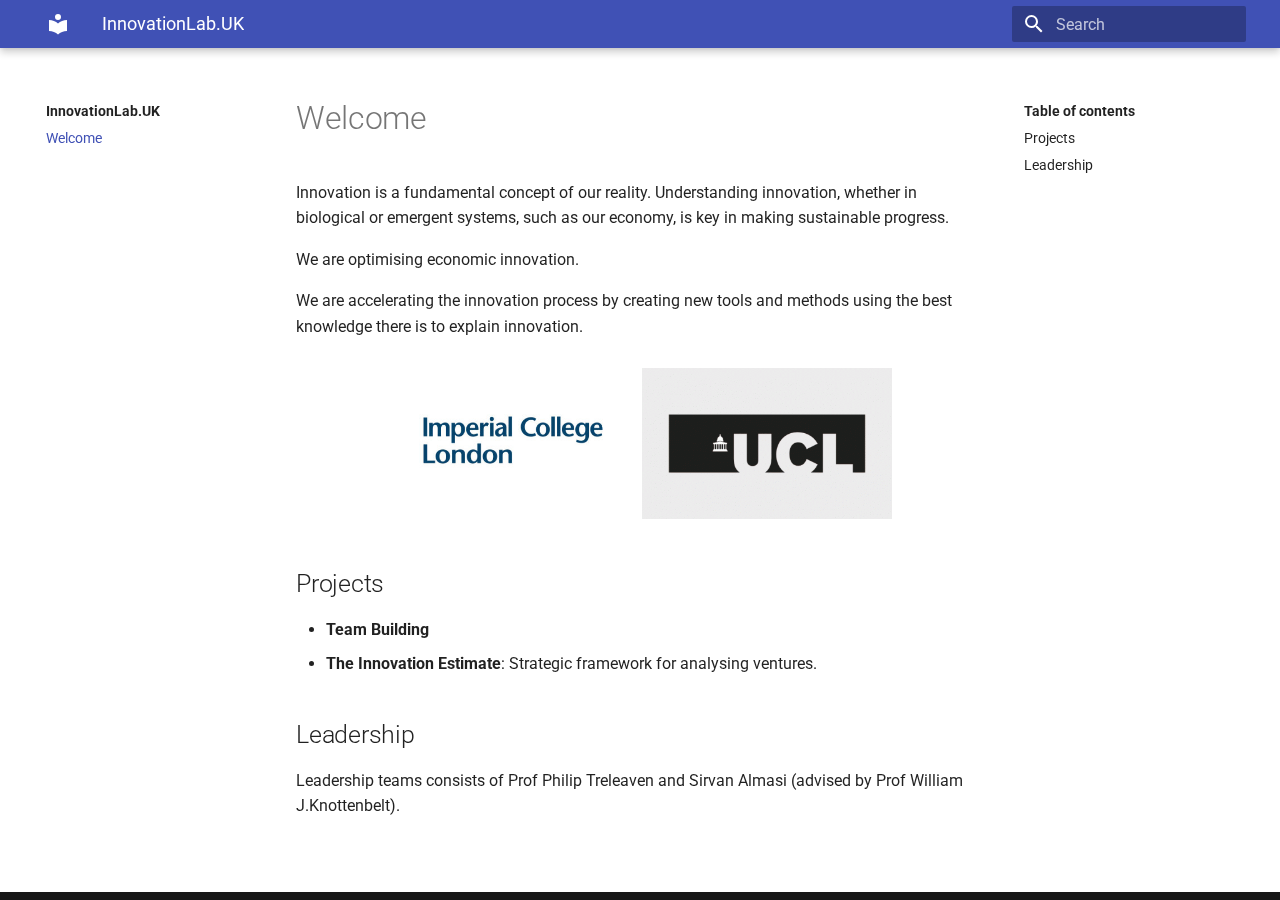
==== index.html @ 3d72d21c "temp site" ====
<!doctype html>
<html lang="en" class="no-js">
  <head>
    
      <meta charset="utf-8">
      <meta name="viewport" content="width=device-width,initial-scale=1">
      
      
      
      
      <link rel="shortcut icon" href="assets/images/favicon.png">
      <meta name="generator" content="mkdocs-1.1.2, mkdocs-material-7.0.3">
    
    
      
        <title>InnovationLab.UK</title>
      
    
    
      <link rel="stylesheet" href="assets/stylesheets/main.1655a90d.min.css">
      
        
        <link rel="stylesheet" href="assets/stylesheets/palette.7fa14f5b.min.css">
        
      
    
    
    
      
        
        <link rel="preconnect" href="https://fonts.gstatic.com" crossorigin>
        <link rel="stylesheet" href="https://fonts.googleapis.com/css?family=Roboto:300,400,400i,700%7CRoboto+Mono&display=fallback">
        <style>:root{--md-text-font-family:"Roboto";--md-code-font-family:"Roboto Mono"}</style>
      
    
    
    
    
      
    
    
  </head>
  
  
    
    
    
    
    
    <body dir="ltr" data-md-color-scheme="" data-md-color-primary="none" data-md-color-accent="none">
      
  
    
    <input class="md-toggle" data-md-toggle="drawer" type="checkbox" id="__drawer" autocomplete="off">
    <input class="md-toggle" data-md-toggle="search" type="checkbox" id="__search" autocomplete="off">
    <label class="md-overlay" for="__drawer"></label>
    <div data-md-component="skip">
      
        
        <a href="#welcome" class="md-skip">
          Skip to content
        </a>
      
    </div>
    <div data-md-component="announce">
      
    </div>
    
      

<header class="md-header" data-md-component="header">
  <nav class="md-header__inner md-grid" aria-label="Header">
    <a href="." title="InnovationLab.UK" class="md-header__button md-logo" aria-label="InnovationLab.UK">
      
  
  <svg xmlns="http://www.w3.org/2000/svg" viewBox="0 0 24 24"><path d="M12 8a3 3 0 0 0 3-3 3 3 0 0 0-3-3 3 3 0 0 0-3 3 3 3 0 0 0 3 3m0 3.54C9.64 9.35 6.5 8 3 8v11c3.5 0 6.64 1.35 9 3.54 2.36-2.19 5.5-3.54 9-3.54V8c-3.5 0-6.64 1.35-9 3.54z"/></svg>

    </a>
    <label class="md-header__button md-icon" for="__drawer">
      <svg xmlns="http://www.w3.org/2000/svg" viewBox="0 0 24 24"><path d="M3 6h18v2H3V6m0 5h18v2H3v-2m0 5h18v2H3v-2z"/></svg>
    </label>
    <div class="md-header__title" data-md-component="header-title">
      <div class="md-header__ellipsis">
        <div class="md-header__topic">
          <span class="md-ellipsis">
            InnovationLab.UK
          </span>
        </div>
        <div class="md-header__topic" data-md-component="header-topic">
          <span class="md-ellipsis">
            
              Welcome
            
          </span>
        </div>
      </div>
    </div>
    <div class="md-header__options">
      
    </div>
    
      <label class="md-header__button md-icon" for="__search">
        <svg xmlns="http://www.w3.org/2000/svg" viewBox="0 0 24 24"><path d="M9.5 3A6.5 6.5 0 0 1 16 9.5c0 1.61-.59 3.09-1.56 4.23l.27.27h.79l5 5-1.5 1.5-5-5v-.79l-.27-.27A6.516 6.516 0 0 1 9.5 16 6.5 6.5 0 0 1 3 9.5 6.5 6.5 0 0 1 9.5 3m0 2C7 5 5 7 5 9.5S7 14 9.5 14 14 12 14 9.5 12 5 9.5 5z"/></svg>
      </label>
      
<div class="md-search" data-md-component="search" role="dialog">
  <label class="md-search__overlay" for="__search"></label>
  <div class="md-search__inner" role="search">
    <form class="md-search__form" name="search">
      <input type="text" class="md-search__input" name="query" aria-label="Search" placeholder="Search" autocapitalize="off" autocorrect="off" autocomplete="off" spellcheck="false" data-md-component="search-query" data-md-state="active" required>
      <label class="md-search__icon md-icon" for="__search">
        <svg xmlns="http://www.w3.org/2000/svg" viewBox="0 0 24 24"><path d="M9.5 3A6.5 6.5 0 0 1 16 9.5c0 1.61-.59 3.09-1.56 4.23l.27.27h.79l5 5-1.5 1.5-5-5v-.79l-.27-.27A6.516 6.516 0 0 1 9.5 16 6.5 6.5 0 0 1 3 9.5 6.5 6.5 0 0 1 9.5 3m0 2C7 5 5 7 5 9.5S7 14 9.5 14 14 12 14 9.5 12 5 9.5 5z"/></svg>
        <svg xmlns="http://www.w3.org/2000/svg" viewBox="0 0 24 24"><path d="M20 11v2H8l5.5 5.5-1.42 1.42L4.16 12l7.92-7.92L13.5 5.5 8 11h12z"/></svg>
      </label>
      <button type="reset" class="md-search__icon md-icon" aria-label="Clear" tabindex="-1">
        <svg xmlns="http://www.w3.org/2000/svg" viewBox="0 0 24 24"><path d="M19 6.41L17.59 5 12 10.59 6.41 5 5 6.41 10.59 12 5 17.59 6.41 19 12 13.41 17.59 19 19 17.59 13.41 12 19 6.41z"/></svg>
      </button>
    </form>
    <div class="md-search__output">
      <div class="md-search__scrollwrap" data-md-scrollfix>
        <div class="md-search-result" data-md-component="search-result">
          <div class="md-search-result__meta">
            Initializing search
          </div>
          <ol class="md-search-result__list"></ol>
        </div>
      </div>
    </div>
  </div>
</div>
    
    
  </nav>
</header>
    
    <div class="md-container" data-md-component="container">
      
      
        
      
      <main class="md-main" data-md-component="main">
        <div class="md-main__inner md-grid">
          
            
              
              <div class="md-sidebar md-sidebar--primary" data-md-component="sidebar" data-md-type="navigation" >
                <div class="md-sidebar__scrollwrap">
                  <div class="md-sidebar__inner">
                    




<nav class="md-nav md-nav--primary" aria-label="Navigation" data-md-level="0">
  <label class="md-nav__title" for="__drawer">
    <a href="." title="InnovationLab.UK" class="md-nav__button md-logo" aria-label="InnovationLab.UK">
      
  
  <svg xmlns="http://www.w3.org/2000/svg" viewBox="0 0 24 24"><path d="M12 8a3 3 0 0 0 3-3 3 3 0 0 0-3-3 3 3 0 0 0-3 3 3 3 0 0 0 3 3m0 3.54C9.64 9.35 6.5 8 3 8v11c3.5 0 6.64 1.35 9 3.54 2.36-2.19 5.5-3.54 9-3.54V8c-3.5 0-6.64 1.35-9 3.54z"/></svg>

    </a>
    InnovationLab.UK
  </label>
  
  <ul class="md-nav__list" data-md-scrollfix>
    
      
      
      

  
  
    
  
  
    <li class="md-nav__item md-nav__item--active">
      
      <input class="md-nav__toggle md-toggle" data-md-toggle="toc" type="checkbox" id="__toc">
      
        
      
      
        <label class="md-nav__link md-nav__link--active" for="__toc">
          Welcome
          <span class="md-nav__icon md-icon"></span>
        </label>
      
      <a href="." class="md-nav__link md-nav__link--active">
        Welcome
      </a>
      
        
<nav class="md-nav md-nav--secondary" aria-label="Table of contents">
  
  
    
  
  
    <label class="md-nav__title" for="__toc">
      <span class="md-nav__icon md-icon"></span>
      Table of contents
    </label>
    <ul class="md-nav__list" data-md-component="toc" data-md-scrollfix>
      
        <li class="md-nav__item">
  <a href="#projects" class="md-nav__link">
    Projects
  </a>
  
</li>
      
        <li class="md-nav__item">
  <a href="#leadership" class="md-nav__link">
    Leadership
  </a>
  
</li>
      
    </ul>
  
</nav>
      
    </li>
  

    
  </ul>
</nav>
                  </div>
                </div>
              </div>
            
            
              
              <div class="md-sidebar md-sidebar--secondary" data-md-component="sidebar" data-md-type="toc" >
                <div class="md-sidebar__scrollwrap">
                  <div class="md-sidebar__inner">
                    
<nav class="md-nav md-nav--secondary" aria-label="Table of contents">
  
  
    
  
  
    <label class="md-nav__title" for="__toc">
      <span class="md-nav__icon md-icon"></span>
      Table of contents
    </label>
    <ul class="md-nav__list" data-md-component="toc" data-md-scrollfix>
      
        <li class="md-nav__item">
  <a href="#projects" class="md-nav__link">
    Projects
  </a>
  
</li>
      
        <li class="md-nav__item">
  <a href="#leadership" class="md-nav__link">
    Leadership
  </a>
  
</li>
      
    </ul>
  
</nav>
                  </div>
                </div>
              </div>
            
          
          <div class="md-content" data-md-component="content">
            <article class="md-content__inner md-typeset">
              
                
                
                <h1 id="welcome">Welcome</h1>
<p>Innovation is a fundamental concept of our reality. Understanding innovation, whether in biological or emergent systems, such as our economy, is key in making sustainable progress.</p>
<p>We are optimising economic innovation.</p>
<p>We are accelerating the innovation process by creating new tools and methods using the best knowledge there is to explain innovation.</p>
<p><center>
<img src="img/icl_logo.jpeg" width="250" alt="Imperial College London Logo" />
<img src="img/ucl_logo.gif" width="250" alt="University College London Logo" />
</center></p>
<h2 id="projects">Projects</h2>
<ul>
<li><strong>Team Building</strong></li>
<li><strong>The Innovation Estimate</strong>: Strategic framework for analysing ventures.</li>
</ul>
<h2 id="leadership">Leadership</h2>
<p>Leadership teams consists of Prof Philip Treleaven and Sirvan Almasi (advised by Prof William J.Knottenbelt).</p>
                
              
              
                


              
            </article>
          </div>
        </div>
      </main>
      
        
<footer class="md-footer">
  
  <div class="md-footer-meta md-typeset">
    <div class="md-footer-meta__inner md-grid">
      
    </div>
  </div>
</footer>
      
    </div>
    <div class="md-dialog" data-md-component="dialog">
      <div class="md-dialog__inner md-typeset"></div>
    </div>
    <script id="__config" type="application/json">{"base": ".", "features": [], "translations": {"clipboard.copy": "Copy to clipboard", "clipboard.copied": "Copied to clipboard", "search.config.lang": "en", "search.config.pipeline": "trimmer, stopWordFilter", "search.config.separator": "[\\s\\-]+", "search.placeholder": "Search", "search.result.placeholder": "Type to start searching", "search.result.none": "No matching documents", "search.result.one": "1 matching document", "search.result.other": "# matching documents", "search.result.more.one": "1 more on this page", "search.result.more.other": "# more on this page", "search.result.term.missing": "Missing"}, "search": "assets/javascripts/workers/search.fb4a9340.min.js", "version": null}</script>
    
    
      <script src="assets/javascripts/bundle.ca5457b8.min.js"></script>
      
    
  </body>
</html>
---- assets/stylesheets/main.1655a90d.min.css ----
@charset "UTF-8";html{box-sizing:border-box;-webkit-text-size-adjust:none;-moz-text-size-adjust:none;-ms-text-size-adjust:none;text-size-adjust:none}*,:after,:before{box-sizing:inherit}body{margin:0}a,button,input,label{-webkit-tap-highlight-color:transparent}a{color:inherit;text-decoration:none}hr{display:block;box-sizing:initial;height:.05rem;padding:0;overflow:visible;border:0}small{font-size:80%}sub,sup{line-height:1em}img{border-style:none}table{border-collapse:initial;border-spacing:0}td,th{font-weight:400;vertical-align:top}button{margin:0;padding:0;font-size:inherit;background:transparent;border:0}input{border:0;outline:none}:root{--md-default-fg-color:rgba(0,0,0,0.87);--md-default-fg-color--light:rgba(0,0,0,0.54);--md-default-fg-color--lighter:rgba(0,0,0,0.32);--md-default-fg-color--lightest:rgba(0,0,0,0.07);--md-default-bg-color:#fff;--md-default-bg-color--light:hsla(0,0%,100%,0.7);--md-default-bg-color--lighter:hsla(0,0%,100%,0.3);--md-default-bg-color--lightest:hsla(0,0%,100%,0.12);--md-primary-fg-color:#4051b5;--md-primary-fg-color--light:#5d6cc0;--md-primary-fg-color--dark:#303fa1;--md-primary-bg-color:#fff;--md-primary-bg-color--light:hsla(0,0%,100%,0.7);--md-accent-fg-color:#526cfe;--md-accent-fg-color--transparent:rgba(83,108,254,0.1);--md-accent-bg-color:#fff;--md-accent-bg-color--light:hsla(0,0%,100%,0.7)}:root>*{--md-code-fg-color:#36464e;--md-code-bg-color:#f5f5f5;--md-code-hl-color:rgba(255,255,0,0.5);--md-code-hl-number-color:#d52a2a;--md-code-hl-special-color:#db1457;--md-code-hl-function-color:#a846b9;--md-code-hl-constant-color:#6e59d9;--md-code-hl-keyword-color:#3f6ec6;--md-code-hl-string-color:#1c7d4d;--md-code-hl-name-color:var(--md-code-fg-color);--md-code-hl-operator-color:var(--md-default-fg-color--light);--md-code-hl-punctuation-color:var(--md-default-fg-color--light);--md-code-hl-comment-color:var(--md-default-fg-color--light);--md-code-hl-generic-color:var(--md-default-fg-color--light);--md-code-hl-variable-color:var(--md-default-fg-color--light);--md-typeset-color:var(--md-default-fg-color);--md-typeset-a-color:var(--md-primary-fg-color);--md-typeset-mark-color:rgba(255,255,0,0.5);--md-typeset-del-color:rgba(245,80,61,0.15);--md-typeset-ins-color:rgba(11,213,112,0.15);--md-typeset-kbd-color:#fafafa;--md-typeset-kbd-accent-color:#fff;--md-typeset-kbd-border-color:#b8b8b8;--md-admonition-fg-color:var(--md-default-fg-color);--md-admonition-bg-color:var(--md-default-bg-color);--md-footer-fg-color:#fff;--md-footer-fg-color--light:hsla(0,0%,100%,0.7);--md-footer-fg-color--lighter:hsla(0,0%,100%,0.3);--md-footer-bg-color:rgba(0,0,0,0.87);--md-footer-bg-color--dark:rgba(0,0,0,0.32)}.md-icon svg{display:block;width:1.2rem;height:1.2rem;fill:currentColor}body{-webkit-font-smoothing:antialiased;-moz-osx-font-smoothing:grayscale}body,input{font-feature-settings:"kern","liga";font-family:var(--md-text-font-family,_),-apple-system,BlinkMacSystemFont,Helvetica,Arial,sans-serif}body,code,input,kbd,pre{color:var(--md-typeset-color)}code,kbd,pre{font-feature-settings:"kern";font-family:var(--md-code-font-family,_),SFMono-Regular,Consolas,Menlo,monospace}:root{--md-typeset-table--ascending:url("data:image/svg+xml;charset=utf-8,<svg xmlns='http://www.w3.org/2000/svg' viewBox='0 0 24 24'><path d='M11 4h2v12l5.5-5.5 1.42 1.42L12 19.84l-7.92-7.92L5.5 10.5 11 16V4z'/></svg>");--md-typeset-table--descending:url("data:image/svg+xml;charset=utf-8,<svg xmlns='http://www.w3.org/2000/svg' viewBox='0 0 24 24'><path d='M13 20h-2V8l-5.5 5.5-1.42-1.42L12 4.16l7.92 7.92-1.42 1.42L13 8v12z'/></svg>")}.md-typeset{font-size:.8rem;line-height:1.6;-webkit-print-color-adjust:exact;color-adjust:exact}@media print{.md-typeset{font-size:.68rem}}.md-typeset blockquote,.md-typeset dl,.md-typeset figure,.md-typeset ol,.md-typeset pre,.md-typeset ul{display:flow-root;margin:1em 0}.md-typeset h1{margin:0 0 1.25em;color:var(--md-default-fg-color--light);font-size:2em;line-height:1.3}.md-typeset h1,.md-typeset h2{font-weight:300;letter-spacing:-.01em}.md-typeset h2{margin:1.6em 0 .64em;font-size:1.5625em;line-height:1.4}.md-typeset h3{margin:1.6em 0 .8em;font-weight:400;font-size:1.25em;line-height:1.5;letter-spacing:-.01em}.md-typeset h2+h3{margin-top:.8em}.md-typeset h4{margin:1em 0;font-weight:700;letter-spacing:-.01em}.md-typeset h5,.md-typeset h6{margin:1.25em 0;color:var(--md-default-fg-color--light);font-weight:700;font-size:.8em;letter-spacing:-.01em}.md-typeset h5{text-transform:uppercase}.md-typeset hr{display:flow-root;margin:1.5em 0;border-bottom:.05rem solid var(--md-default-fg-color--lightest)}.md-typeset a{color:var(--md-typeset-a-color);word-break:break-word}.md-typeset a,.md-typeset a:before{transition:color 125ms}.md-typeset a:focus,.md-typeset a:hover{color:var(--md-accent-fg-color)}.md-typeset code,.md-typeset kbd,.md-typeset pre{color:var(--md-code-fg-color);direction:ltr}@media print{.md-typeset code,.md-typeset kbd,.md-typeset pre{white-space:pre-wrap}}.md-typeset code{padding:0 .2941176471em;font-size:.85em;word-break:break-word;background-color:var(--md-code-bg-color);border-radius:.1rem;-webkit-box-decoration-break:clone;box-decoration-break:clone}.md-typeset code:not(.focus-visible){outline:none;-webkit-tap-highlight-color:transparent}.md-typeset h1 code,.md-typeset h2 code,.md-typeset h3 code,.md-typeset h4 code,.md-typeset h5 code,.md-typeset h6 code{margin:initial;padding:initial;background-color:initial;box-shadow:none}.md-typeset a>code{color:currentColor}.md-typeset pre{position:relative;line-height:1.4}.md-typeset pre>code{display:block;margin:0;padding:.7720588235em 1.1764705882em;overflow:auto;word-break:normal;box-shadow:none;-webkit-box-decoration-break:slice;box-decoration-break:slice;touch-action:auto;scrollbar-width:thin;scrollbar-color:var(--md-default-fg-color--lighter) transparent}.md-typeset pre>code:hover{scrollbar-color:var(--md-accent-fg-color) transparent}.md-typeset pre>code::-webkit-scrollbar{width:.2rem;height:.2rem}.md-typeset pre>code::-webkit-scrollbar-thumb{background-color:var(--md-default-fg-color--lighter)}.md-typeset pre>code::-webkit-scrollbar-thumb:hover{background-color:var(--md-accent-fg-color)}@media screen and (max-width:44.9375em){.md-typeset>pre{margin:1em -.8rem}.md-typeset>pre code{border-radius:0}}.md-typeset kbd{display:inline-block;padding:0 .6666666667em;color:var(--md-default-fg-color);font-size:.75em;vertical-align:text-top;word-break:break-word;background-color:var(--md-typeset-kbd-color);border-radius:.1rem;box-shadow:0 .1rem 0 .05rem var(--md-typeset-kbd-border-color),0 .1rem 0 var(--md-typeset-kbd-border-color),0 -.1rem .2rem var(--md-typeset-kbd-accent-color) inset}.md-typeset mark{color:inherit;word-break:break-word;background-color:var(--md-typeset-mark-color);-webkit-box-decoration-break:clone;box-decoration-break:clone}.md-typeset abbr{text-decoration:none;border-bottom:.05rem dotted var(--md-default-fg-color--light);cursor:help}@media (hover:none){.md-typeset abbr{position:relative}.md-typeset abbr[title]:focus:after,.md-typeset abbr[title]:hover:after{box-shadow:0 2px 2px 0 rgba(0,0,0,.14),0 1px 5px 0 rgba(0,0,0,.12),0 3px 1px -2px rgba(0,0,0,.2);position:absolute;left:0;display:inline-block;width:auto;min-width:-webkit-max-content;min-width:-moz-max-content;min-width:max-content;max-width:80%;margin-top:2em;padding:.2rem .3rem;color:var(--md-default-bg-color);font-size:.7rem;background-color:var(--md-default-fg-color);border-radius:.1rem;content:attr(title)}}.md-typeset small{opacity:.75}.md-typeset sub,.md-typeset sup{margin-left:.078125em}[dir=rtl] .md-typeset sub,[dir=rtl] .md-typeset sup{margin-right:.078125em;margin-left:0}.md-typeset blockquote{padding-left:.6rem;color:var(--md-default-fg-color--light);border-left:.2rem solid var(--md-default-fg-color--lighter)}[dir=rtl] .md-typeset blockquote{padding-right:.6rem;padding-left:0;border-right:.2rem solid var(--md-default-fg-color--lighter);border-left:initial}.md-typeset ul{list-style-type:disc}.md-typeset ol,.md-typeset ul{margin-left:.625em;padding:0}[dir=rtl] .md-typeset ol,[dir=rtl] .md-typeset ul{margin-right:.625em;margin-left:0}.md-typeset ol ol,.md-typeset ul ol{list-style-type:lower-alpha}.md-typeset ol ol ol,.md-typeset ul ol ol{list-style-type:lower-roman}.md-typeset ol li,.md-typeset ul li{margin-bottom:.5em;margin-left:1.25em}[dir=rtl] .md-typeset ol li,[dir=rtl] .md-typeset ul li{margin-right:1.25em;margin-left:0}.md-typeset ol li blockquote,.md-typeset ol li p,.md-typeset ul li blockquote,.md-typeset ul li p{margin:.5em 0}.md-typeset ol li:last-child,.md-typeset ul li:last-child{margin-bottom:0}.md-typeset ol li ol,.md-typeset ol li ul,.md-typeset ul li ol,.md-typeset ul li ul{margin:.5em 0 .5em .625em}[dir=rtl] .md-typeset ol li ol,[dir=rtl] .md-typeset ol li ul,[dir=rtl] .md-typeset ul li ol,[dir=rtl] .md-typeset ul li ul{margin-right:.625em;margin-left:0}.md-typeset dd{margin:1em 0 1.5em 1.875em}[dir=rtl] .md-typeset dd{margin-right:1.875em;margin-left:0}.md-typeset img,.md-typeset svg{max-width:100%;height:auto}.md-typeset img[align=left],.md-typeset svg[align=left]{margin:1em 1em 1em 0}.md-typeset img[align=right],.md-typeset svg[align=right]{margin:1em 0 1em 1em}.md-typeset img[align]:only-child,.md-typeset svg[align]:only-child{margin-top:0}.md-typeset figure{width:-webkit-fit-content;width:-moz-fit-content;width:fit-content;max-width:100%;margin:0 auto;text-align:center}.md-typeset figure img{display:block}.md-typeset figcaption{max-width:24rem;margin:1em auto 2em;font-style:italic}.md-typeset iframe{max-width:100%}.md-typeset table:not([class]){display:inline-block;max-width:100%;overflow:auto;font-size:.64rem;background-color:var(--md-default-bg-color);border-radius:.1rem;box-shadow:0 .2rem .5rem rgba(0,0,0,.05),0 0 .05rem rgba(0,0,0,.1);touch-action:auto}@media print{.md-typeset table:not([class]){display:table}}.md-typeset table:not([class])+*{margin-top:1.5em}.md-typeset table:not([class]) td>:first-child,.md-typeset table:not([class]) th>:first-child{margin-top:0}.md-typeset table:not([class]) td>:last-child,.md-typeset table:not([class]) th>:last-child{margin-bottom:0}.md-typeset table:not([class]) td:not([align]),.md-typeset table:not([class]) th:not([align]){text-align:left}[dir=rtl] .md-typeset table:not([class]) td:not([align]),[dir=rtl] .md-typeset table:not([class]) th:not([align]){text-align:right}.md-typeset table:not([class]) th{min-width:5rem;padding:.9375em 1.25em;color:var(--md-default-bg-color);vertical-align:top;background-color:var(--md-default-fg-color--light)}.md-typeset table:not([class]) th a{color:inherit}.md-typeset table:not([class]) td{padding:.9375em 1.25em;vertical-align:top;border-top:.05rem solid var(--md-default-fg-color--lightest)}.md-typeset table:not([class]) tr{transition:background-color 125ms}.md-typeset table:not([class]) tr:hover{background-color:rgba(0,0,0,.035);box-shadow:0 .05rem 0 var(--md-default-bg-color) inset}.md-typeset table:not([class]) tr:first-child td{border-top:0}.md-typeset table:not([class]) a{word-break:normal}.md-typeset table th[role=columnheader]{cursor:pointer}.md-typeset table th[role=columnheader]:after{display:inline-block;width:1.2em;height:1.2em;margin-left:.5em;vertical-align:sub;-webkit-mask-repeat:no-repeat;mask-repeat:no-repeat;-webkit-mask-size:contain;mask-size:contain;content:""}.md-typeset table th[role=columnheader][aria-sort=ascending]:after{background-color:currentColor;-webkit-mask-image:var(--md-typeset-table--ascending);mask-image:var(--md-typeset-table--ascending)}.md-typeset table th[role=columnheader][aria-sort=descending]:after{background-color:currentColor;-webkit-mask-image:var(--md-typeset-table--descending);mask-image:var(--md-typeset-table--descending)}.md-typeset__scrollwrap{margin:1em -.8rem;overflow-x:auto;touch-action:auto}.md-typeset__table{display:inline-block;margin-bottom:.5em;padding:0 .8rem}@media print{.md-typeset__table{display:block}}html .md-typeset__table table{display:table;width:100%;margin:0;overflow:hidden}html{height:100%;overflow-x:hidden;font-size:125%}@media screen and (min-width:100em){html{font-size:137.5%}}@media screen and (min-width:125em){html{font-size:150%}}body{position:relative;display:flex;flex-direction:column;width:100%;min-height:100%;font-size:.5rem;background-color:var(--md-default-bg-color)}@media print{body{display:block}}@media screen and (max-width:59.9375em){body[data-md-state=lock]{position:fixed}}.md-grid{max-width:61rem;margin-right:auto;margin-left:auto}.md-container{display:flex;flex-direction:column;flex-grow:1}@media print{.md-container{display:block}}.md-main{flex-grow:1}.md-main__inner{display:flex;height:100%;margin-top:1.5rem}.md-ellipsis{overflow:hidden;white-space:nowrap;text-overflow:ellipsis}.md-toggle{display:none}.md-skip{position:fixed;z-index:-1;margin:.5rem;padding:.3rem .5rem;color:var(--md-default-bg-color);font-size:.64rem;background-color:var(--md-default-fg-color);border-radius:.1rem;transform:translateY(.4rem);opacity:0}.md-skip:focus{z-index:10;transform:translateY(0);opacity:1;transition:transform .25s cubic-bezier(.4,0,.2,1),opacity 175ms 75ms}@page{margin:25mm}.md-announce{overflow:auto;background-color:var(--md-footer-bg-color)}@media print{.md-announce{display:none}}.md-announce__inner{margin:.6rem auto;padding:0 .8rem;color:var(--md-footer-fg-color);font-size:.7rem}:root{--md-clipboard-icon:url("data:image/svg+xml;charset=utf-8,<svg xmlns='http://www.w3.org/2000/svg' viewBox='0 0 24 24'><path d='M19 21H8V7h11m0-2H8a2 2 0 0 0-2 2v14a2 2 0 0 0 2 2h11a2 2 0 0 0 2-2V7a2 2 0 0 0-2-2m-3-4H4a2 2 0 0 0-2 2v14h2V3h12V1z'/></svg>")}.md-clipboard{position:absolute;top:.5em;right:.5em;z-index:1;width:1.5em;height:1.5em;color:var(--md-default-fg-color--lightest);border-radius:.1rem;cursor:pointer;transition:color .25s}@media print{.md-clipboard{display:none}}.md-clipboard:not(.focus-visible){outline:none;-webkit-tap-highlight-color:transparent}:hover>.md-clipboard{color:var(--md-default-fg-color--light)}.md-clipboard:focus,.md-clipboard:hover{color:var(--md-accent-fg-color)}.md-clipboard:after{display:block;width:1.125em;height:1.125em;margin:0 auto;background-color:currentColor;-webkit-mask-image:var(--md-clipboard-icon);mask-image:var(--md-clipboard-icon);-webkit-mask-repeat:no-repeat;mask-repeat:no-repeat;-webkit-mask-size:contain;mask-size:contain;content:""}.md-clipboard--inline{cursor:pointer}.md-clipboard--inline code{transition:color .25s,background-color .25s}.md-clipboard--inline:focus code,.md-clipboard--inline:hover code{color:var(--md-accent-fg-color);background-color:var(--md-accent-fg-color--transparent)}.md-content{flex-grow:1;overflow:hidden;scroll-padding-top:51.2rem}.md-content__inner{margin:0 .8rem 1.2rem;padding-top:.6rem}@media screen and (min-width:76.25em){.md-sidebar--primary:not([hidden])~.md-content>.md-content__inner{margin-left:1.2rem}[dir=rtl] .md-sidebar--primary:not([hidden])~.md-content>.md-content__inner{margin-right:1.2rem;margin-left:.8rem}.md-sidebar--secondary:not([hidden])~.md-content>.md-content__inner{margin-right:1.2rem}[dir=rtl] .md-sidebar--secondary:not([hidden])~.md-content>.md-content__inner{margin-right:.8rem;margin-left:1.2rem}}.md-content__inner:before{display:block;height:.4rem;content:""}.md-content__inner>:last-child{margin-bottom:0}.md-content__button{float:right;margin:.4rem 0 .4rem .4rem;padding:0}@media print{.md-content__button{display:none}}[dir=rtl] .md-content__button{float:left;margin-right:.4rem;margin-left:0}[dir=rtl] .md-content__button svg{transform:scaleX(-1)}.md-typeset .md-content__button{color:var(--md-default-fg-color--lighter)}.md-content__button svg{display:inline;vertical-align:top}.md-dialog{box-shadow:0 2px 2px 0 rgba(0,0,0,.14),0 1px 5px 0 rgba(0,0,0,.12),0 3px 1px -2px rgba(0,0,0,.2);position:fixed;right:.8rem;bottom:.8rem;left:auto;z-index:2;min-width:11.1rem;padding:.4rem .6rem;background-color:var(--md-default-fg-color);border-radius:.1rem;transform:translateY(100%);opacity:0;transition:transform 0ms .4s,opacity .4s;pointer-events:none}@media print{.md-dialog{display:none}}[dir=rtl] .md-dialog{right:auto;left:.8rem}.md-dialog[data-md-state=open]{transform:translateY(0);opacity:1;transition:transform .4s cubic-bezier(.075,.85,.175,1),opacity .4s;pointer-events:auto}.md-dialog__inner{color:var(--md-default-bg-color);font-size:.7rem}.md-typeset .md-button{display:inline-block;padding:.625em 2em;color:var(--md-primary-fg-color);font-weight:700;border:.1rem solid;border-radius:.1rem;transition:color 125ms,background-color 125ms,border-color 125ms}.md-typeset .md-button--primary{color:var(--md-primary-bg-color);background-color:var(--md-primary-fg-color);border-color:var(--md-primary-fg-color)}.md-typeset .md-button:focus,.md-typeset .md-button:hover{color:var(--md-accent-bg-color);background-color:var(--md-accent-fg-color);border-color:var(--md-accent-fg-color)}.md-typeset .md-input{height:1.8rem;padding:0 .6rem;font-size:.8rem;border-radius:.1rem;box-shadow:0 .2rem .5rem rgba(0,0,0,.1),0 .025rem .05rem rgba(0,0,0,.1);transition:box-shadow .25s}.md-typeset .md-input:focus,.md-typeset .md-input:hover{box-shadow:0 .4rem 1rem rgba(0,0,0,.15),0 .025rem .05rem rgba(0,0,0,.15)}.md-typeset .md-input--stretch{width:100%}.md-header{position:-webkit-sticky;position:sticky;top:0;right:0;left:0;z-index:2;color:var(--md-primary-bg-color);background-color:var(--md-primary-fg-color);box-shadow:0 0 .2rem transparent,0 .2rem .4rem transparent;transition:color .25s,background-color .25s}@media print{.md-header{display:none}}.md-header[data-md-state=shadow]{box-shadow:0 0 .2rem rgba(0,0,0,.1),0 .2rem .4rem rgba(0,0,0,.2);transition:transform .25s cubic-bezier(.1,.7,.1,1),color .25s,background-color .25s,box-shadow .25s}.md-header[data-md-state=hidden]{transform:translateY(-100%);transition:transform .25s cubic-bezier(.8,0,.6,1),color .25s,background-color .25s,box-shadow .25s}.md-header__inner{display:flex;align-items:center;padding:0 .2rem}.md-header__button{position:relative;z-index:1;display:inline-block;margin:.2rem;padding:.4rem;color:currentColor;vertical-align:middle;cursor:pointer;transition:opacity .25s}.md-header__button:focus,.md-header__button:hover{opacity:.7}.md-header__button:not(.focus-visible){outline:none}.md-header__button.md-logo{margin:.2rem;padding:.4rem}@media screen and (max-width:76.1875em){.md-header__button.md-logo{display:none}}.md-header__button.md-logo img,.md-header__button.md-logo svg{display:block;width:1.2rem;height:1.2rem;fill:currentColor}@media screen and (min-width:60em){.md-header__button[for=__search]{display:none}}.no-js .md-header__button[for=__search]{display:none}[dir=rtl] .md-header__button[for=__search] svg{transform:scaleX(-1)}@media screen and (min-width:76.25em){.md-header__button[for=__drawer]{display:none}}.md-header__topic{position:absolute;display:flex;max-width:100%;transition:transform .4s cubic-bezier(.1,.7,.1,1),opacity .15s}.md-header__topic+.md-header__topic{z-index:-1;transform:translateX(1.25rem);opacity:0;transition:transform .4s cubic-bezier(1,.7,.1,.1),opacity .15s;pointer-events:none}[dir=rtl] .md-header__topic+.md-header__topic{transform:translateX(-1.25rem)}.md-header__title{flex-grow:1;height:2.4rem;margin-right:.4rem;margin-left:1rem;font-size:.9rem;line-height:2.4rem}.md-header__title[data-md-state=active] .md-header__topic{z-index:-1;transform:translateX(-1.25rem);opacity:0;transition:transform .4s cubic-bezier(1,.7,.1,.1),opacity .15s;pointer-events:none}[dir=rtl] .md-header__title[data-md-state=active] .md-header__topic{transform:translateX(1.25rem)}.md-header__title[data-md-state=active] .md-header__topic+.md-header__topic{z-index:0;transform:translateX(0);opacity:1;transition:transform .4s cubic-bezier(.1,.7,.1,1),opacity .15s;pointer-events:auto}.md-header__title>.md-header__ellipsis{position:relative;width:100%;height:100%}.md-header__options{display:flex;flex-shrink:0;max-width:100%;white-space:nowrap;transition:max-width 0ms .25s,opacity .25s .25s}.md-header__options>[data-md-state=hidden]{display:none}[data-md-toggle=search]:checked~.md-header .md-header__options{max-width:0;opacity:0;transition:max-width 0ms,opacity 0ms}.md-header__source{display:none}@media screen and (min-width:60em){.md-header__source{display:block;width:11.7rem;max-width:11.7rem;margin-left:1rem}[dir=rtl] .md-header__source{margin-right:1rem;margin-left:0}}@media screen and (min-width:76.25em){.md-header__source{margin-left:1.4rem}[dir=rtl] .md-header__source{margin-right:1.4rem}}.md-footer{color:var(--md-footer-fg-color);background-color:var(--md-footer-bg-color)}@media print{.md-footer{display:none}}.md-footer__inner{padding:.2rem;overflow:auto}.md-footer__link{display:flex;padding-top:1.4rem;padding-bottom:.4rem;transition:opacity .25s}@media screen and (min-width:45em){.md-footer__link{width:50%}}.md-footer__link:focus,.md-footer__link:hover{opacity:.7}.md-footer__link--prev{float:left}@media screen and (max-width:44.9375em){.md-footer__link--prev{width:25%}.md-footer__link--prev .md-footer__title{display:none}}[dir=rtl] .md-footer__link--prev{float:right}[dir=rtl] .md-footer__link--prev svg{transform:scaleX(-1)}.md-footer__link--next{float:right;text-align:right}@media screen and (max-width:44.9375em){.md-footer__link--next{width:75%}}[dir=rtl] .md-footer__link--next{float:left;text-align:left}[dir=rtl] .md-footer__link--next svg{transform:scaleX(-1)}.md-footer__title{position:relative;flex-grow:1;max-width:calc(100% - 2.4rem);padding:0 1rem;font-size:.9rem;line-height:2.4rem}.md-footer__button{margin:.2rem;padding:.4rem}.md-footer__direction{position:absolute;right:0;left:0;margin-top:-1rem;padding:0 1rem;font-size:.64rem;opacity:.7}.md-footer-meta{background-color:var(--md-footer-bg-color--dark)}.md-footer-meta__inner{display:flex;flex-wrap:wrap;justify-content:space-between;padding:.2rem}html .md-footer-meta.md-typeset a{color:var(--md-footer-fg-color--light)}html .md-footer-meta.md-typeset a:focus,html .md-footer-meta.md-typeset a:hover{color:var(--md-footer-fg-color)}.md-footer-copyright{width:100%;margin:auto .6rem;padding:.4rem 0;color:var(--md-footer-fg-color--lighter);font-size:.64rem}@media screen and (min-width:45em){.md-footer-copyright{width:auto}}.md-footer-copyright__highlight{color:var(--md-footer-fg-color--light)}.md-footer-social{margin:0 .4rem;padding:.2rem 0 .6rem}@media screen and (min-width:45em){.md-footer-social{padding:.6rem 0}}.md-footer-social__link{display:inline-block;width:1.6rem;height:1.6rem;text-align:center}.md-footer-social__link:before{line-height:1.9}.md-footer-social__link svg{max-height:.8rem;vertical-align:-25%;fill:currentColor}:root{--md-nav-icon--prev:url("data:image/svg+xml;charset=utf-8,<svg xmlns='http://www.w3.org/2000/svg' viewBox='0 0 24 24'><path d='M20 11v2H8l5.5 5.5-1.42 1.42L4.16 12l7.92-7.92L13.5 5.5 8 11h12z'/></svg>");--md-nav-icon--next:url("data:image/svg+xml;charset=utf-8,<svg xmlns='http://www.w3.org/2000/svg' viewBox='0 0 24 24'><path d='M8.59 16.58L13.17 12 8.59 7.41 10 6l6 6-6 6-1.41-1.42z'/></svg>");--md-toc-icon:url("data:image/svg+xml;charset=utf-8,<svg xmlns='http://www.w3.org/2000/svg' viewBox='0 0 24 24'><path d='M3 9h14V7H3v2m0 4h14v-2H3v2m0 4h14v-2H3v2m16 0h2v-2h-2v2m0-10v2h2V7h-2m0 6h2v-2h-2v2z'/></svg>")}.md-nav{font-size:.7rem;line-height:1.3}.md-nav__title{display:block;padding:0 .6rem;overflow:hidden;font-weight:700;text-overflow:ellipsis}.md-nav__title .md-nav__button{display:none}.md-nav__title .md-nav__button img{width:auto;height:100%}.md-nav__title .md-nav__button.md-logo img,.md-nav__title .md-nav__button.md-logo svg{display:block;width:2.4rem;height:2.4rem;fill:currentColor}.md-nav__list{margin:0;padding:0;list-style:none}.md-nav__item{padding:0 .6rem}.md-nav__item .md-nav__item{padding-right:0}[dir=rtl] .md-nav__item .md-nav__item{padding-right:.6rem;padding-left:0}.md-nav__link{display:block;margin-top:.625em;overflow:hidden;text-overflow:ellipsis;cursor:pointer;transition:color 125ms;scroll-snap-align:start}.md-nav__link[data-md-state=blur]{color:var(--md-default-fg-color--light)}.md-nav__item .md-nav__link--active{color:var(--md-typeset-a-color)}.md-nav__item--nested>.md-nav__link{color:inherit}.md-nav__link:focus,.md-nav__link:hover{color:var(--md-accent-fg-color)}.md-nav--primary .md-nav__link[for=__toc]{display:none}.md-nav--primary .md-nav__link[for=__toc] .md-icon:after{display:block;width:100%;height:100%;-webkit-mask-image:var(--md-toc-icon);mask-image:var(--md-toc-icon);background-color:currentColor}.md-nav--primary .md-nav__link[for=__toc]~.md-nav,.md-nav__source{display:none}@media screen and (max-width:76.1875em){.md-nav--primary,.md-nav--primary .md-nav{position:absolute;top:0;right:0;left:0;z-index:1;display:flex;flex-direction:column;height:100%;background-color:var(--md-default-bg-color)}.md-nav--primary .md-nav__item,.md-nav--primary .md-nav__title{font-size:.8rem;line-height:1.5}.md-nav--primary .md-nav__title{position:relative;height:5.6rem;padding:3rem .8rem .2rem;color:var(--md-default-fg-color--light);font-weight:400;line-height:2.4rem;white-space:nowrap;background-color:var(--md-default-fg-color--lightest);cursor:pointer}.md-nav--primary .md-nav__title .md-nav__icon{position:absolute;top:.4rem;left:.4rem;display:block;width:1.2rem;height:1.2rem;margin:.2rem}[dir=rtl] .md-nav--primary .md-nav__title .md-nav__icon{right:.4rem;left:auto}.md-nav--primary .md-nav__title .md-nav__icon:after{display:block;width:100%;height:100%;background-color:currentColor;-webkit-mask-image:var(--md-nav-icon--prev);mask-image:var(--md-nav-icon--prev);-webkit-mask-repeat:no-repeat;mask-repeat:no-repeat;-webkit-mask-size:contain;mask-size:contain;content:""}.md-nav--primary .md-nav__title~.md-nav__list{overflow-y:auto;background-color:var(--md-default-bg-color);box-shadow:0 .05rem 0 var(--md-default-fg-color--lightest) inset;-webkit-scroll-snap-type:y mandatory;-ms-scroll-snap-type:y mandatory;scroll-snap-type:y mandatory;touch-action:pan-y}.md-nav--primary .md-nav__title~.md-nav__list>:first-child{border-top:0}.md-nav--primary .md-nav__title[for=__drawer]{color:var(--md-primary-bg-color);background-color:var(--md-primary-fg-color)}.md-nav--primary .md-nav__title .md-logo{position:absolute;top:.2rem;left:.2rem;display:block;margin:.2rem;padding:.4rem}[dir=rtl] .md-nav--primary .md-nav__title .md-logo{right:.2rem;left:auto}.md-nav--primary .md-nav__list{flex:1}.md-nav--primary .md-nav__item{padding:0;border-top:.05rem solid var(--md-default-fg-color--lightest)}.md-nav--primary .md-nav__item--nested>.md-nav__link{padding-right:2.4rem}[dir=rtl] .md-nav--primary .md-nav__item--nested>.md-nav__link{padding-right:.8rem;padding-left:2.4rem}.md-nav--primary .md-nav__item--active>.md-nav__link{color:var(--md-typeset-a-color)}.md-nav--primary .md-nav__item--active>.md-nav__link:focus,.md-nav--primary .md-nav__item--active>.md-nav__link:hover{color:var(--md-accent-fg-color)}.md-nav--primary .md-nav__link{position:relative;margin-top:0;padding:.6rem .8rem}.md-nav--primary .md-nav__link .md-nav__icon{position:absolute;top:50%;right:.6rem;width:1.2rem;height:1.2rem;margin-top:-.6rem;color:inherit;font-size:1.2rem}[dir=rtl] .md-nav--primary .md-nav__link .md-nav__icon{right:auto;left:.6rem}.md-nav--primary .md-nav__link .md-nav__icon:after{display:block;width:100%;height:100%;background-color:currentColor;-webkit-mask-image:var(--md-nav-icon--next);mask-image:var(--md-nav-icon--next);-webkit-mask-repeat:no-repeat;mask-repeat:no-repeat;-webkit-mask-size:contain;mask-size:contain;content:""}[dir=rtl] .md-nav--primary .md-nav__icon:after{transform:scale(-1)}.md-nav--primary .md-nav--secondary .md-nav__link{position:static}.md-nav--primary .md-nav--secondary .md-nav{position:static;background-color:initial}.md-nav--primary .md-nav--secondary .md-nav .md-nav__link{padding-left:1.4rem}[dir=rtl] .md-nav--primary .md-nav--secondary .md-nav .md-nav__link{padding-right:1.4rem;padding-left:0}.md-nav--primary .md-nav--secondary .md-nav .md-nav .md-nav__link{padding-left:2rem}[dir=rtl] .md-nav--primary .md-nav--secondary .md-nav .md-nav .md-nav__link{padding-right:2rem;padding-left:0}.md-nav--primary .md-nav--secondary .md-nav .md-nav .md-nav .md-nav__link{padding-left:2.6rem}[dir=rtl] .md-nav--primary .md-nav--secondary .md-nav .md-nav .md-nav .md-nav__link{padding-right:2.6rem;padding-left:0}.md-nav--primary .md-nav--secondary .md-nav .md-nav .md-nav .md-nav .md-nav__link{padding-left:3.2rem}[dir=rtl] .md-nav--primary .md-nav--secondary .md-nav .md-nav .md-nav .md-nav .md-nav__link{padding-right:3.2rem;padding-left:0}.md-nav--secondary{background-color:initial}.md-nav__toggle~.md-nav{display:flex;transform:translateX(100%);opacity:0;transition:transform .25s cubic-bezier(.8,0,.6,1),opacity 125ms 50ms}[dir=rtl] .md-nav__toggle~.md-nav{transform:translateX(-100%)}.md-nav__toggle:checked~.md-nav{transform:translateX(0);opacity:1;transition:transform .25s cubic-bezier(.4,0,.2,1),opacity 125ms 125ms}.md-nav__toggle:checked~.md-nav>.md-nav__list{-webkit-backface-visibility:hidden;backface-visibility:hidden}}@media screen and (max-width:59.9375em){.md-nav--primary .md-nav__link[for=__toc]{display:block;padding-right:2.4rem}[dir=rtl] .md-nav--primary .md-nav__link[for=__toc]{padding-right:.8rem;padding-left:2.4rem}.md-nav--primary .md-nav__link[for=__toc] .md-icon:after{content:""}.md-nav--primary .md-nav__link[for=__toc]+.md-nav__link{display:none}.md-nav--primary .md-nav__link[for=__toc]~.md-nav{display:flex}.md-nav__source{display:block;padding:0 .2rem;color:var(--md-primary-bg-color);background-color:var(--md-primary-fg-color--dark)}}@media screen and (min-width:60em) and (max-width:76.1875em){.md-nav--integrated .md-nav__link[for=__toc]{display:block;padding-right:2.4rem;scroll-snap-align:none}[dir=rtl] .md-nav--integrated .md-nav__link[for=__toc]{padding-right:.8rem;padding-left:2.4rem}.md-nav--integrated .md-nav__link[for=__toc] .md-icon:after{content:""}.md-nav--integrated .md-nav__link[for=__toc]+.md-nav__link{display:none}.md-nav--integrated .md-nav__link[for=__toc]~.md-nav{display:flex}}@media screen and (min-width:60em){.md-nav--secondary .md-nav__title[for=__toc]{scroll-snap-align:start}.md-nav--secondary .md-nav__title .md-nav__icon{display:none}}@media screen and (min-width:76.25em){.md-nav{transition:max-height .25s cubic-bezier(.86,0,.07,1)}.md-nav--primary .md-nav__title[for=__drawer]{scroll-snap-align:start}.md-nav--primary .md-nav__title .md-nav__icon,.md-nav__toggle~.md-nav{display:none}.md-nav__toggle:checked~.md-nav,.md-nav__toggle:indeterminate~.md-nav{display:block}.md-nav__item--nested>.md-nav>.md-nav__title{display:none}.md-nav__item--section{display:block;margin:1.25em 0}.md-nav__item--section:last-child{margin-bottom:0}.md-nav__item--section>.md-nav__link{display:none}.md-nav__item--section>.md-nav{display:block}.md-nav__item--section>.md-nav>.md-nav__title{display:block;padding:0;pointer-events:none;scroll-snap-align:start}.md-nav__item--section>.md-nav>.md-nav__list>.md-nav__item{padding:0}.md-nav__icon{float:right;width:.9rem;height:.9rem;transition:transform .25s}[dir=rtl] .md-nav__icon{float:left;transform:rotate(180deg)}.md-nav__icon:after{display:inline-block;width:100%;height:100%;vertical-align:-.1rem;background-color:currentColor;-webkit-mask-image:var(--md-nav-icon--next);mask-image:var(--md-nav-icon--next);-webkit-mask-repeat:no-repeat;mask-repeat:no-repeat;-webkit-mask-size:contain;mask-size:contain;content:""}.md-nav__item--nested .md-nav__toggle:checked~.md-nav__link .md-nav__icon,.md-nav__item--nested .md-nav__toggle:indeterminate~.md-nav__link .md-nav__icon{transform:rotate(90deg)}.md-nav--lifted>.md-nav__list>.md-nav__item,.md-nav--lifted>.md-nav__list>.md-nav__item--nested,.md-nav--lifted>.md-nav__title{display:none}.md-nav--lifted>.md-nav__list>.md-nav__item--active{display:block;padding:0}.md-nav--lifted>.md-nav__list>.md-nav__item--active>.md-nav__link{display:none}.md-nav--lifted>.md-nav__list>.md-nav__item--active>.md-nav>.md-nav__title{display:block;padding:0 .6rem;pointer-events:none;scroll-snap-align:start}.md-nav--lifted>.md-nav__list>.md-nav__item>.md-nav__item{padding-right:.6rem}.md-nav--lifted .md-nav[data-md-level="1"]{display:block}.md-nav--integrated .md-nav__link[for=__toc]~.md-nav{display:block;margin-bottom:1.25em;border-left:.05rem solid var(--md-primary-fg-color)}.md-nav--integrated .md-nav__link[for=__toc]~.md-nav>.md-nav__title{display:none}}:root{--md-search-result-icon:url("data:image/svg+xml;charset=utf-8,<svg xmlns='http://www.w3.org/2000/svg' viewBox='0 0 24 24'><path d='M14 2H6a2 2 0 0 0-2 2v16a2 2 0 0 0 2 2h7c-.41-.25-.8-.56-1.14-.9-.33-.33-.61-.7-.86-1.1H6V4h7v5h5v1.18c.71.16 1.39.43 2 .82V8l-6-6m6.31 16.9c1.33-2.11.69-4.9-1.4-6.22-2.11-1.33-4.91-.68-6.22 1.4-1.34 2.11-.69 4.89 1.4 6.22 1.46.93 3.32.93 4.79.02L22 23.39 23.39 22l-3.08-3.1m-3.81.1a2.5 2.5 0 0 1-2.5-2.5 2.5 2.5 0 0 1 2.5-2.5 2.5 2.5 0 0 1 2.5 2.5 2.5 2.5 0 0 1-2.5 2.5z'/></svg>")}.md-search{position:relative}@media screen and (min-width:60em){.md-search{padding:.2rem 0}}.no-js .md-search{display:none}.md-search__overlay{z-index:1;opacity:0}@media screen and (max-width:59.9375em){.md-search__overlay{position:absolute;top:.2rem;left:-2.2rem;width:2rem;height:2rem;overflow:hidden;background-color:var(--md-default-bg-color);border-radius:1rem;transform-origin:center;transition:transform .3s .1s,opacity .2s .2s;pointer-events:none}[dir=rtl] .md-search__overlay{right:-2.2rem;left:auto}[data-md-toggle=search]:checked~.md-header .md-search__overlay{opacity:1;transition:transform .4s,opacity .1s}}@media screen and (min-width:60em){.md-search__overlay{position:fixed;top:0;left:0;width:0;height:0;background-color:rgba(0,0,0,.54);cursor:pointer;transition:width 0ms .25s,height 0ms .25s,opacity .25s}[dir=rtl] .md-search__overlay{right:0;left:auto}[data-md-toggle=search]:checked~.md-header .md-search__overlay{width:100%;height:200vh;opacity:1;transition:width 0ms,height 0ms,opacity .25s}}@media screen and (max-width:29.9375em){[data-md-toggle=search]:checked~.md-header .md-search__overlay{transform:scale(45)}}@media screen and (min-width:30em) and (max-width:44.9375em){[data-md-toggle=search]:checked~.md-header .md-search__overlay{transform:scale(60)}}@media screen and (min-width:45em) and (max-width:59.9375em){[data-md-toggle=search]:checked~.md-header .md-search__overlay{transform:scale(75)}}.md-search__inner{-webkit-backface-visibility:hidden;backface-visibility:hidden}@media screen and (max-width:59.9375em){.md-search__inner{position:fixed;top:0;left:100%;z-index:2;width:100%;height:100%;transform:translateX(5%);opacity:0;transition:right 0ms .3s,left 0ms .3s,transform .15s cubic-bezier(.4,0,.2,1) .15s,opacity .15s .15s}[data-md-toggle=search]:checked~.md-header .md-search__inner{left:0;transform:translateX(0);opacity:1;transition:right 0ms 0ms,left 0ms 0ms,transform .15s cubic-bezier(.1,.7,.1,1) .15s,opacity .15s .15s}[dir=rtl] [data-md-toggle=search]:checked~.md-header .md-search__inner{right:0;left:auto}html [dir=rtl] .md-search__inner{right:100%;left:auto;transform:translateX(-5%)}}@media screen and (min-width:60em){.md-search__inner{position:relative;float:right;width:11.7rem;padding:.1rem 0;transition:width .25s cubic-bezier(.1,.7,.1,1)}[dir=rtl] .md-search__inner{float:left}}@media screen and (min-width:60em) and (max-width:76.1875em){[data-md-toggle=search]:checked~.md-header .md-search__inner{width:23.4rem}}@media screen and (min-width:76.25em){[data-md-toggle=search]:checked~.md-header .md-search__inner{width:34.4rem}}.md-search__form{position:relative}@media screen and (min-width:60em){.md-search__form{border-radius:.1rem}}.md-search__input{position:relative;z-index:2;padding:0 2.2rem 0 3.6rem;text-overflow:ellipsis;background-color:var(--md-default-bg-color);box-shadow:0 0 .6rem transparent;transition:color .25s,background-color .25s,box-shadow .25s}[dir=rtl] .md-search__input{padding:0 3.6rem 0 2.2rem}.md-search__input::-webkit-input-placeholder{-webkit-transition:color .25s;transition:color .25s}.md-search__input::-moz-placeholder{-moz-transition:color .25s;transition:color .25s}.md-search__input::-ms-input-placeholder{-ms-transition:color .25s;transition:color .25s}.md-search__input::placeholder{transition:color .25s}.md-search__input::-webkit-input-placeholder{color:var(--md-default-fg-color--light)}.md-search__input::-moz-placeholder{color:var(--md-default-fg-color--light)}.md-search__input::-ms-input-placeholder{color:var(--md-default-fg-color--light)}.md-search__input::placeholder,.md-search__input~.md-search__icon{color:var(--md-default-fg-color--light)}.md-search__input::-ms-clear{display:none}[data-md-toggle=search]:checked~.md-header .md-search__input{box-shadow:0 0 .6rem rgba(0,0,0,.07)}@media screen and (max-width:59.9375em){.md-search__input{width:100%;height:2.4rem;font-size:.9rem}}@media screen and (min-width:60em){.md-search__input{width:100%;height:1.8rem;padding-left:2.2rem;color:inherit;font-size:.8rem;background-color:rgba(0,0,0,.26);border-radius:.1rem}[dir=rtl] .md-search__input{padding-right:2.2rem}.md-search__input+.md-search__icon{color:var(--md-primary-bg-color)}.md-search__input::-webkit-input-placeholder{color:var(--md-primary-bg-color--light)}.md-search__input::-moz-placeholder{color:var(--md-primary-bg-color--light)}.md-search__input::-ms-input-placeholder{color:var(--md-primary-bg-color--light)}.md-search__input::placeholder{color:var(--md-primary-bg-color--light)}.md-search__input:hover{background-color:hsla(0,0%,100%,.12)}[data-md-toggle=search]:checked~.md-header .md-search__input{color:var(--md-default-fg-color);text-overflow:clip;background-color:var(--md-default-bg-color);border-radius:.1rem .1rem 0 0}[data-md-toggle=search]:checked~.md-header .md-search__input::-webkit-input-placeholder{color:var(--md-default-fg-color--light)}[data-md-toggle=search]:checked~.md-header .md-search__input::-moz-placeholder{color:var(--md-default-fg-color--light)}[data-md-toggle=search]:checked~.md-header .md-search__input::-ms-input-placeholder{color:var(--md-default-fg-color--light)}[data-md-toggle=search]:checked~.md-header .md-search__input+.md-search__icon,[data-md-toggle=search]:checked~.md-header .md-search__input::placeholder{color:var(--md-default-fg-color--light)}}.md-search__icon{position:absolute;z-index:2;width:1.2rem;height:1.2rem;cursor:pointer;transition:color .25s,opacity .25s}.md-search__icon:hover{opacity:.7}.md-search__icon[for=__search]{top:.3rem;left:.5rem}[dir=rtl] .md-search__icon[for=__search]{right:.5rem;left:auto}[dir=rtl] .md-search__icon[for=__search] svg{transform:scaleX(-1)}@media screen and (max-width:59.9375em){.md-search__icon[for=__search]{top:.6rem;left:.8rem}[dir=rtl] .md-search__icon[for=__search]{right:.8rem;left:auto}.md-search__icon[for=__search] svg:first-child{display:none}}@media screen and (min-width:60em){.md-search__icon[for=__search]{pointer-events:none}.md-search__icon[for=__search] svg:last-child{display:none}}.md-search__icon[type=reset]{top:.3rem;right:.5rem;transform:scale(.75);opacity:0;transition:transform .15s cubic-bezier(.1,.7,.1,1),opacity .15s;pointer-events:none}[dir=rtl] .md-search__icon[type=reset]{right:auto;left:.5rem}@media screen and (max-width:59.9375em){.md-search__icon[type=reset]{top:.6rem;right:.8rem}[dir=rtl] .md-search__icon[type=reset]{right:auto;left:.8rem}}[data-md-toggle=search]:checked~.md-header .md-search__input:valid~.md-search__icon[type=reset]{transform:scale(1);opacity:1;pointer-events:auto}[data-md-toggle=search]:checked~.md-header .md-search__input:valid~.md-search__icon[type=reset]:hover{opacity:.7}.md-search__output{position:absolute;z-index:1;width:100%;overflow:hidden;border-radius:0 0 .1rem .1rem}@media screen and (max-width:59.9375em){.md-search__output{top:2.4rem;bottom:0}}@media screen and (min-width:60em){.md-search__output{top:1.9rem;opacity:0;transition:opacity .4s}[data-md-toggle=search]:checked~.md-header .md-search__output{box-shadow:0 6px 10px 0 rgba(0,0,0,.14),0 1px 18px 0 rgba(0,0,0,.12),0 3px 5px -1px rgba(0,0,0,.4);opacity:1}}.md-search__scrollwrap{height:100%;overflow-y:auto;background-color:var(--md-default-bg-color);-webkit-backface-visibility:hidden;backface-visibility:hidden;touch-action:pan-y}@media (-webkit-max-device-pixel-ratio:1), (max-resolution:1dppx){.md-search__scrollwrap{transform:translateZ(0)}}@media screen and (min-width:60em) and (max-width:76.1875em){.md-search__scrollwrap{width:23.4rem}}@media screen and (min-width:76.25em){.md-search__scrollwrap{width:34.4rem}}@media screen and (min-width:60em){.md-search__scrollwrap{max-height:0;scrollbar-width:thin;scrollbar-color:var(--md-default-fg-color--lighter) transparent}[data-md-toggle=search]:checked~.md-header .md-search__scrollwrap{max-height:75vh}.md-search__scrollwrap:hover{scrollbar-color:var(--md-accent-fg-color) transparent}.md-search__scrollwrap::-webkit-scrollbar{width:.2rem;height:.2rem}.md-search__scrollwrap::-webkit-scrollbar-thumb{background-color:var(--md-default-fg-color--lighter)}.md-search__scrollwrap::-webkit-scrollbar-thumb:hover{background-color:var(--md-accent-fg-color)}}.md-search-result{color:var(--md-default-fg-color);word-break:break-word}.md-search-result__meta{padding:0 .8rem;color:var(--md-default-fg-color--light);font-size:.64rem;line-height:1.8rem;background-color:var(--md-default-fg-color--lightest);scroll-snap-align:start}@media screen and (min-width:60em){.md-search-result__meta{padding-left:2.2rem}[dir=rtl] .md-search-result__meta{padding-right:2.2rem;padding-left:0}}.md-search-result__list{margin:0;padding:0;list-style:none}.md-search-result__item{box-shadow:0 -.05rem 0 var(--md-default-fg-color--lightest)}.md-search-result__item:first-child{box-shadow:none}.md-search-result__link{display:block;outline:none;transition:background-color .25s;scroll-snap-align:start}.md-search-result__link:focus,.md-search-result__link:hover{background-color:var(--md-accent-fg-color--transparent)}.md-search-result__link:last-child p:last-child{margin-bottom:.6rem}.md-search-result__more summary{display:block;padding:.75em .8rem;color:var(--md-typeset-a-color);font-size:.64rem;outline:0;cursor:pointer;transition:color .25s,background-color .25s;scroll-snap-align:start}@media screen and (min-width:60em){.md-search-result__more summary{padding-left:2.2rem}[dir=rtl] .md-search-result__more summary{padding-right:2.2rem;padding-left:.8rem}}.md-search-result__more summary:focus,.md-search-result__more summary:hover{color:var(--md-accent-fg-color);background-color:var(--md-accent-fg-color--transparent)}.md-search-result__more summary::-webkit-details-marker,.md-search-result__more summary::marker{display:none}.md-search-result__more summary~*>*{opacity:.65}.md-search-result__article{position:relative;padding:0 .8rem;overflow:hidden}@media screen and (min-width:60em){.md-search-result__article{padding-left:2.2rem}[dir=rtl] .md-search-result__article{padding-right:2.2rem;padding-left:.8rem}}.md-search-result__article--document .md-search-result__title{margin:.55rem 0;font-weight:400;font-size:.8rem;line-height:1.4}.md-search-result__icon{position:absolute;left:0;width:1.2rem;height:1.2rem;margin:.5rem;color:var(--md-default-fg-color--light)}@media screen and (max-width:59.9375em){.md-search-result__icon{display:none}}.md-search-result__icon:after{display:inline-block;width:100%;height:100%;background-color:currentColor;-webkit-mask-image:var(--md-search-result-icon);mask-image:var(--md-search-result-icon);-webkit-mask-repeat:no-repeat;mask-repeat:no-repeat;-webkit-mask-size:contain;mask-size:contain;content:""}[dir=rtl] .md-search-result__icon{right:0;left:auto}[dir=rtl] .md-search-result__icon:after{transform:scaleX(-1)}.md-search-result__title{margin:.5em 0;font-weight:700;font-size:.64rem;line-height:1.6}.md-search-result__teaser{display:-webkit-box;max-height:2rem;margin:.5em 0;overflow:hidden;color:var(--md-default-fg-color--light);font-size:.64rem;line-height:1.6;text-overflow:ellipsis;-webkit-box-orient:vertical;-webkit-line-clamp:2}@media screen and (max-width:44.9375em){.md-search-result__teaser{max-height:3rem;-webkit-line-clamp:3}}@media screen and (min-width:60em) and (max-width:76.1875em){.md-search-result__teaser{max-height:3rem;-webkit-line-clamp:3}}.md-search-result__teaser mark{text-decoration:underline;background-color:initial}.md-search-result__terms{margin:.5em 0;font-size:.64rem;font-style:italic}.md-search-result mark{color:var(--md-accent-fg-color);background-color:initial}.md-select{position:relative;z-index:1}.md-select__inner{position:absolute;top:calc(100% - .2rem);left:50%;max-height:0;margin-top:.2rem;color:var(--md-default-fg-color);background-color:var(--md-default-bg-color);border-radius:.1rem;box-shadow:0 .2rem .5rem rgba(0,0,0,.1),0 0 .05rem rgba(0,0,0,.25);transform:translate3d(-50%,.3rem,0);opacity:0;transition:transform .25s 375ms,opacity .25s .25s,max-height 0ms .5s}.md-select:focus-within .md-select__inner,.md-select:hover .md-select__inner{max-height:10rem;transform:translate3d(-50%,0,0);opacity:1;transition:transform .25s cubic-bezier(.1,.7,.1,1),opacity .25s,max-height .25s}.md-select__inner:after{position:absolute;top:0;left:50%;width:0;height:0;margin-top:-.2rem;margin-left:-.2rem;border-left:.2rem solid transparent;border-right:.2rem solid transparent;border-top:0;border-bottom:.2rem solid transparent;border-bottom-color:var(--md-default-bg-color);content:""}.md-select__list{max-height:inherit;margin:0;padding:0;overflow:auto;font-size:.8rem;list-style-type:none;border-radius:.1rem}.md-select__item{line-height:1.8rem}.md-select__link{display:block;width:100%;padding-right:1.2rem;padding-left:.6rem;cursor:pointer;transition:background-color .25s,color .25s;scroll-snap-align:start}[dir=rtl] .md-select__link{padding-right:.6rem;padding-left:1.2rem}.md-select__link:focus,.md-select__link:hover{background-color:var(--md-default-fg-color--lightest)}.md-sidebar{position:-webkit-sticky;position:sticky;top:2.4rem;flex-shrink:0;align-self:flex-start;width:12.1rem;padding:1.2rem 0}@media print{.md-sidebar{display:none}}@media screen and (max-width:76.1875em){.md-sidebar--primary{position:fixed;top:0;left:-12.1rem;z-index:3;display:block;width:12.1rem;height:100%;background-color:var(--md-default-bg-color);transform:translateX(0);transition:transform .25s cubic-bezier(.4,0,.2,1),box-shadow .25s}[dir=rtl] .md-sidebar--primary{right:-12.1rem;left:auto}[data-md-toggle=drawer]:checked~.md-container .md-sidebar--primary{box-shadow:0 8px 10px 1px rgba(0,0,0,.14),0 3px 14px 2px rgba(0,0,0,.12),0 5px 5px -3px rgba(0,0,0,.4);transform:translateX(12.1rem)}[dir=rtl] [data-md-toggle=drawer]:checked~.md-container .md-sidebar--primary{transform:translateX(-12.1rem)}.md-sidebar--primary .md-sidebar__scrollwrap{position:absolute;top:0;right:0;bottom:0;left:0;margin:0;-webkit-scroll-snap-type:none;-ms-scroll-snap-type:none;scroll-snap-type:none;overflow:hidden}}@media screen and (min-width:76.25em){.md-sidebar{height:0}.no-js .md-sidebar{height:auto}}.md-sidebar--secondary{display:none;order:2}@media screen and (min-width:60em){.md-sidebar--secondary{height:0}.no-js .md-sidebar--secondary{height:auto}.md-sidebar--secondary:not([hidden]){display:block}.md-sidebar--secondary .md-sidebar__scrollwrap{touch-action:pan-y}}.md-sidebar__scrollwrap{margin:0 .2rem;overflow-y:auto;-webkit-backface-visibility:hidden;backface-visibility:hidden;scrollbar-width:thin;scrollbar-color:var(--md-default-fg-color--lighter) transparent}.md-sidebar__scrollwrap:hover{scrollbar-color:var(--md-accent-fg-color) transparent}.md-sidebar__scrollwrap::-webkit-scrollbar{width:.2rem;height:.2rem}.md-sidebar__scrollwrap::-webkit-scrollbar-thumb{background-color:var(--md-default-fg-color--lighter)}.md-sidebar__scrollwrap::-webkit-scrollbar-thumb:hover{background-color:var(--md-accent-fg-color)}@media screen and (max-width:76.1875em){.md-overlay{position:fixed;top:0;z-index:3;width:0;height:0;background-color:rgba(0,0,0,.54);opacity:0;transition:width 0ms .25s,height 0ms .25s,opacity .25s}[data-md-toggle=drawer]:checked~.md-overlay{width:100%;height:100%;opacity:1;transition:width 0ms,height 0ms,opacity .25s}}@-webkit-keyframes md-source__facts--done{0%{height:0}to{height:.65rem}}@keyframes md-source__facts--done{0%{height:0}to{height:.65rem}}@-webkit-keyframes md-source__fact--done{0%{transform:translateY(100%);opacity:0}50%{opacity:0}to{transform:translateY(0);opacity:1}}@keyframes md-source__fact--done{0%{transform:translateY(100%);opacity:0}50%{opacity:0}to{transform:translateY(0);opacity:1}}.md-source{display:block;font-size:.65rem;line-height:1.2;white-space:nowrap;-webkit-backface-visibility:hidden;backface-visibility:hidden;transition:opacity .25s}.md-source:focus,.md-source:hover{opacity:.7}.md-source__icon{display:inline-block;width:2.4rem;height:2.4rem;vertical-align:middle}.md-source__icon svg{margin-top:.6rem;margin-left:.6rem}[dir=rtl] .md-source__icon svg{margin-right:.6rem;margin-left:0}.md-source__icon+.md-source__repository{margin-left:-2rem;padding-left:2rem}[dir=rtl] .md-source__icon+.md-source__repository{margin-right:-2rem;margin-left:0;padding-right:2rem;padding-left:0}.md-source__repository{display:inline-block;max-width:calc(100% - 1.2rem);margin-left:.6rem;overflow:hidden;font-weight:700;text-overflow:ellipsis;vertical-align:middle}.md-source__facts{margin:0;padding:0;overflow:hidden;font-weight:700;font-size:.55rem;list-style-type:none;opacity:.75}[data-md-state=done] .md-source__facts{-webkit-animation:md-source__facts--done .25s ease-in;animation:md-source__facts--done .25s ease-in}.md-source__fact{float:left}[dir=rtl] .md-source__fact{float:right}[data-md-state=done] .md-source__fact{-webkit-animation:md-source__fact--done .4s ease-out;animation:md-source__fact--done .4s ease-out}.md-source__fact:before{margin:0 .1rem;content:"·"}.md-source__fact:first-child:before{display:none}.md-tabs{width:100%;overflow:auto;color:var(--md-primary-bg-color);background-color:var(--md-primary-fg-color);transition:background-color .25s}@media print{.md-tabs{display:none}}@media screen and (max-width:76.1875em){.md-tabs{display:none}}.md-tabs[data-md-state=hidden]{pointer-events:none}.md-tabs__list{margin:0 0 0 .2rem;padding:0;white-space:nowrap;list-style:none;contain:content}[dir=rtl] .md-tabs__list{margin-right:.2rem;margin-left:0}.md-tabs__item{display:inline-block;height:2.4rem;padding-right:.6rem;padding-left:.6rem}.md-tabs__link{display:block;margin-top:.8rem;font-size:.7rem;-webkit-backface-visibility:hidden;backface-visibility:hidden;opacity:.7;transition:transform .4s cubic-bezier(.1,.7,.1,1),opacity .25s}.md-tabs__link--active,.md-tabs__link:focus,.md-tabs__link:hover{color:inherit;opacity:1}.md-tabs__item:nth-child(2) .md-tabs__link{transition-delay:20ms}.md-tabs__item:nth-child(3) .md-tabs__link{transition-delay:40ms}.md-tabs__item:nth-child(4) .md-tabs__link{transition-delay:60ms}.md-tabs__item:nth-child(5) .md-tabs__link{transition-delay:80ms}.md-tabs__item:nth-child(6) .md-tabs__link{transition-delay:.1s}.md-tabs__item:nth-child(7) .md-tabs__link{transition-delay:.12s}.md-tabs__item:nth-child(8) .md-tabs__link{transition-delay:.14s}.md-tabs__item:nth-child(9) .md-tabs__link{transition-delay:.16s}.md-tabs__item:nth-child(10) .md-tabs__link{transition-delay:.18s}.md-tabs__item:nth-child(11) .md-tabs__link{transition-delay:.2s}.md-tabs__item:nth-child(12) .md-tabs__link{transition-delay:.22s}.md-tabs__item:nth-child(13) .md-tabs__link{transition-delay:.24s}.md-tabs__item:nth-child(14) .md-tabs__link{transition-delay:.26s}.md-tabs__item:nth-child(15) .md-tabs__link{transition-delay:.28s}.md-tabs__item:nth-child(16) .md-tabs__link{transition-delay:.3s}.md-tabs[data-md-state=hidden] .md-tabs__link{transform:translateY(50%);opacity:0;transition:transform 0ms .1s,opacity .1s}:root{--md-version-icon:url("data:image/svg+xml;charset=utf-8,<svg xmlns='http://www.w3.org/2000/svg' viewBox='0 0 320 512'><path d='M31.3 192h257.3c17.8 0 26.7 21.5 14.1 34.1L174.1 354.8c-7.8 7.8-20.5 7.8-28.3 0L17.2 226.1C4.6 213.5 13.5 192 31.3 192z'/></svg>")}.md-version{flex-shrink:0;height:2.4rem;font-size:.8rem}.md-version__current{position:relative;top:.05rem;margin-right:.4rem;margin-left:1.4rem}[dir=rtl] .md-version__current{margin-right:1.4rem;margin-left:.4rem}.md-version__current:after{display:inline-block;width:.4rem;height:.6rem;margin-left:.4rem;background-color:currentColor;-webkit-mask-image:var(--md-version-icon);mask-image:var(--md-version-icon);-webkit-mask-repeat:no-repeat;mask-repeat:no-repeat;content:""}[dir=rtl] .md-version__current:after{margin-right:.4rem;margin-left:0}.md-version__list{position:absolute;top:.15rem;z-index:1;max-height:1.8rem;margin:.2rem .8rem;padding:0;overflow:auto;color:var(--md-default-fg-color);list-style-type:none;background-color:var(--md-default-bg-color);border-radius:.1rem;box-shadow:0 .2rem .5rem rgba(0,0,0,.1),0 0 .05rem rgba(0,0,0,.25);opacity:0;transition:max-height 0ms .5s,opacity .25s .25s;-webkit-scroll-snap-type:y mandatory;-ms-scroll-snap-type:y mandatory;scroll-snap-type:y mandatory}.md-version__list:focus-within,.md-version__list:hover{max-height:10rem;opacity:1;transition:max-height .25s,opacity .25s}.md-version__item{line-height:1.8rem}.md-version__link{display:block;width:100%;padding-right:1.2rem;padding-left:.6rem;white-space:nowrap;cursor:pointer;transition:color .25s,background-color .25s;scroll-snap-align:start}[dir=rtl] .md-version__link{padding-right:.6rem;padding-left:1.2rem}.md-version__link:focus,.md-version__link:hover{background-color:var(--md-default-fg-color--lightest)}:root{--md-admonition-icon--note:url("data:image/svg+xml;charset=utf-8,<svg xmlns='http://www.w3.org/2000/svg' viewBox='0 0 24 24'><path d='M20.71 7.04c.39-.39.39-1.04 0-1.41l-2.34-2.34c-.37-.39-1.02-.39-1.41 0l-1.84 1.83 3.75 3.75M3 17.25V21h3.75L17.81 9.93l-3.75-3.75L3 17.25z'/></svg>");--md-admonition-icon--abstract:url("data:image/svg+xml;charset=utf-8,<svg xmlns='http://www.w3.org/2000/svg' viewBox='0 0 24 24'><path d='M4 5h16v2H4V5m0 4h16v2H4V9m0 4h16v2H4v-2m0 4h10v2H4v-2z'/></svg>");--md-admonition-icon--info:url("data:image/svg+xml;charset=utf-8,<svg xmlns='http://www.w3.org/2000/svg' viewBox='0 0 24 24'><path d='M13 9h-2V7h2m0 10h-2v-6h2m-1-9A10 10 0 0 0 2 12a10 10 0 0 0 10 10 10 10 0 0 0 10-10A10 10 0 0 0 12 2z'/></svg>");--md-admonition-icon--tip:url("data:image/svg+xml;charset=utf-8,<svg xmlns='http://www.w3.org/2000/svg' viewBox='0 0 24 24'><path d='M17.66 11.2c-.23-.3-.51-.56-.77-.82-.67-.6-1.43-1.03-2.07-1.66C13.33 7.26 13 4.85 13.95 3c-.95.23-1.78.75-2.49 1.32-2.59 2.08-3.61 5.75-2.39 8.9.04.1.08.2.08.33 0 .22-.15.42-.35.5-.23.1-.47.04-.66-.12a.58.58 0 0 1-.14-.17c-1.13-1.43-1.31-3.48-.55-5.12C5.78 10 4.87 12.3 5 14.47c.06.5.12 1 .29 1.5.14.6.41 1.2.71 1.73 1.08 1.73 2.95 2.97 4.96 3.22 2.14.27 4.43-.12 6.07-1.6 1.83-1.66 2.47-4.32 1.53-6.6l-.13-.26c-.21-.46-.77-1.26-.77-1.26m-3.16 6.3c-.28.24-.74.5-1.1.6-1.12.4-2.24-.16-2.9-.82 1.19-.28 1.9-1.16 2.11-2.05.17-.8-.15-1.46-.28-2.23-.12-.74-.1-1.37.17-2.06.19.38.39.76.63 1.06.77 1 1.98 1.44 2.24 2.8.04.14.06.28.06.43.03.82-.33 1.72-.93 2.27z'/></svg>");--md-admonition-icon--success:url("data:image/svg+xml;charset=utf-8,<svg xmlns='http://www.w3.org/2000/svg' viewBox='0 0 24 24'><path d='M12 2C6.5 2 2 6.5 2 12s4.5 10 10 10 10-4.5 10-10S17.5 2 12 2m-2 15l-5-5 1.41-1.41L10 14.17l7.59-7.59L19 8l-9 9z'/></svg>");--md-admonition-icon--question:url("data:image/svg+xml;charset=utf-8,<svg xmlns='http://www.w3.org/2000/svg' viewBox='0 0 24 24'><path d='M15.07 11.25l-.9.92C13.45 12.89 13 13.5 13 15h-2v-.5c0-1.11.45-2.11 1.17-2.83l1.24-1.26c.37-.36.59-.86.59-1.41a2 2 0 0 0-2-2 2 2 0 0 0-2 2H8a4 4 0 0 1 4-4 4 4 0 0 1 4 4 3.2 3.2 0 0 1-.93 2.25M13 19h-2v-2h2M12 2A10 10 0 0 0 2 12a10 10 0 0 0 10 10 10 10 0 0 0 10-10c0-5.53-4.5-10-10-10z'/></svg>");--md-admonition-icon--warning:url("data:image/svg+xml;charset=utf-8,<svg xmlns='http://www.w3.org/2000/svg' viewBox='0 0 24 24'><path d='M13 14h-2V9h2m0 9h-2v-2h2M1 21h22L12 2 1 21z'/></svg>");--md-admonition-icon--failure:url("data:image/svg+xml;charset=utf-8,<svg xmlns='http://www.w3.org/2000/svg' viewBox='0 0 24 24'><path d='M12 2c5.53 0 10 4.47 10 10s-4.47 10-10 10S2 17.53 2 12 6.47 2 12 2m3.59 5L12 10.59 8.41 7 7 8.41 10.59 12 7 15.59 8.41 17 12 13.41 15.59 17 17 15.59 13.41 12 17 8.41 15.59 7z'/></svg>");--md-admonition-icon--danger:url("data:image/svg+xml;charset=utf-8,<svg xmlns='http://www.w3.org/2000/svg' viewBox='0 0 24 24'><path d='M11.5 20l4.86-9.73H13V4l-5 9.73h3.5V20M12 2c2.75 0 5.1 1 7.05 2.95C21 6.9 22 9.25 22 12s-1 5.1-2.95 7.05C17.1 21 14.75 22 12 22s-5.1-1-7.05-2.95C3 17.1 2 14.75 2 12s1-5.1 2.95-7.05C6.9 3 9.25 2 12 2z'/></svg>");--md-admonition-icon--bug:url("data:image/svg+xml;charset=utf-8,<svg xmlns='http://www.w3.org/2000/svg' viewBox='0 0 24 24'><path d='M14 12h-4v-2h4m0 6h-4v-2h4m6-6h-2.81a5.985 5.985 0 0 0-1.82-1.96L17 4.41 15.59 3l-2.17 2.17a6.002 6.002 0 0 0-2.83 0L8.41 3 7 4.41l1.62 1.63C7.88 6.55 7.26 7.22 6.81 8H4v2h2.09c-.05.33-.09.66-.09 1v1H4v2h2v1c0 .34.04.67.09 1H4v2h2.81c1.04 1.79 2.97 3 5.19 3s4.15-1.21 5.19-3H20v-2h-2.09c.05-.33.09-.66.09-1v-1h2v-2h-2v-1c0-.34-.04-.67-.09-1H20V8z'/></svg>");--md-admonition-icon--example:url("data:image/svg+xml;charset=utf-8,<svg xmlns='http://www.w3.org/2000/svg' viewBox='0 0 24 24'><path d='M7 13v-2h14v2H7m0 6v-2h14v2H7M7 7V5h14v2H7M3 8V5H2V4h2v4H3m-1 9v-1h3v4H2v-1h2v-.5H3v-1h1V17H2m2.25-7a.75.75 0 0 1 .75.75c0 .2-.08.39-.21.52L3.12 13H5v1H2v-.92L4 11H2v-1h2.25z'/></svg>");--md-admonition-icon--quote:url("data:image/svg+xml;charset=utf-8,<svg xmlns='http://www.w3.org/2000/svg' viewBox='0 0 24 24'><path d='M14 17h3l2-4V7h-6v6h3M6 17h3l2-4V7H5v6h3l-2 4z'/></svg>")}.md-typeset .admonition,.md-typeset details{margin:1.5625em 0;padding:0 .6rem;overflow:hidden;color:var(--md-admonition-fg-color);font-size:.64rem;page-break-inside:avoid;background-color:var(--md-admonition-bg-color);border-left:.2rem solid #448aff;border-radius:.1rem;box-shadow:0 .2rem .5rem rgba(0,0,0,.05),0 .025rem .05rem rgba(0,0,0,.05)}@media print{.md-typeset .admonition,.md-typeset details{box-shadow:none}}[dir=rtl] .md-typeset .admonition,[dir=rtl] .md-typeset details{border-right:.2rem solid #448aff;border-left:none}.md-typeset .admonition .admonition,.md-typeset .admonition details,.md-typeset details .admonition,.md-typeset details details{margin:1em 0}.md-typeset .admonition .md-typeset__scrollwrap,.md-typeset details .md-typeset__scrollwrap{margin:1em -.6rem}.md-typeset .admonition .md-typeset__table,.md-typeset details .md-typeset__table{padding:0 .6rem}.md-typeset .admonition>.tabbed-set:only-child,.md-typeset details>.tabbed-set:only-child{margin-top:0}html .md-typeset .admonition>:last-child,html .md-typeset details>:last-child{margin-bottom:.6rem}.md-typeset .admonition-title,.md-typeset summary{position:relative;margin:0 -.6rem 0 -.8rem;padding:.4rem .6rem .4rem 2rem;font-weight:700;background-color:rgba(68,138,255,.1);border-left:.2rem solid #448aff}[dir=rtl] .md-typeset .admonition-title,[dir=rtl] .md-typeset summary{margin:0 -.8rem 0 -.6rem;padding:.4rem 2rem .4rem .6rem;border-right:.2rem solid #448aff;border-left:none}html .md-typeset .admonition-title:last-child,html .md-typeset summary:last-child{margin-bottom:0}.md-typeset .admonition-title:before,.md-typeset summary:before{position:absolute;left:.6rem;width:1rem;height:1rem;background-color:#448aff;-webkit-mask-image:var(--md-admonition-icon--note);mask-image:var(--md-admonition-icon--note);-webkit-mask-repeat:no-repeat;mask-repeat:no-repeat;-webkit-mask-size:contain;mask-size:contain;content:""}[dir=rtl] .md-typeset .admonition-title:before,[dir=rtl] .md-typeset summary:before{right:.6rem;left:auto}.md-typeset .admonition-title code,.md-typeset summary code{margin:initial;padding:initial;color:currentColor;background-color:initial;border-radius:initial;box-shadow:none}.md-typeset .admonition-title+.tabbed-set:last-child,.md-typeset summary+.tabbed-set:last-child{margin-top:0}.md-typeset .admonition.note,.md-typeset details.note{border-color:#448aff}.md-typeset .note>.admonition-title,.md-typeset .note>summary{background-color:rgba(68,138,255,.1);border-color:#448aff}.md-typeset .note>.admonition-title:before,.md-typeset .note>summary:before{background-color:#448aff;-webkit-mask-image:var(--md-admonition-icon--note);mask-image:var(--md-admonition-icon--note);-webkit-mask-repeat:no-repeat;mask-repeat:no-repeat;-webkit-mask-size:contain;mask-size:contain}.md-typeset .admonition.abstract,.md-typeset .admonition.summary,.md-typeset .admonition.tldr,.md-typeset details.abstract,.md-typeset details.summary,.md-typeset details.tldr{border-color:#00b0ff}.md-typeset .abstract>.admonition-title,.md-typeset .abstract>summary,.md-typeset .summary>.admonition-title,.md-typeset .summary>summary,.md-typeset .tldr>.admonition-title,.md-typeset .tldr>summary{background-color:rgba(0,176,255,.1);border-color:#00b0ff}.md-typeset .abstract>.admonition-title:before,.md-typeset .abstract>summary:before,.md-typeset .summary>.admonition-title:before,.md-typeset .summary>summary:before,.md-typeset .tldr>.admonition-title:before,.md-typeset .tldr>summary:before{background-color:#00b0ff;-webkit-mask-image:var(--md-admonition-icon--abstract);mask-image:var(--md-admonition-icon--abstract);-webkit-mask-repeat:no-repeat;mask-repeat:no-repeat;-webkit-mask-size:contain;mask-size:contain}.md-typeset .admonition.info,.md-typeset .admonition.todo,.md-typeset details.info,.md-typeset details.todo{border-color:#00b8d4}.md-typeset .info>.admonition-title,.md-typeset .info>summary,.md-typeset .todo>.admonition-title,.md-typeset .todo>summary{background-color:rgba(0,184,212,.1);border-color:#00b8d4}.md-typeset .info>.admonition-title:before,.md-typeset .info>summary:before,.md-typeset .todo>.admonition-title:before,.md-typeset .todo>summary:before{background-color:#00b8d4;-webkit-mask-image:var(--md-admonition-icon--info);mask-image:var(--md-admonition-icon--info);-webkit-mask-repeat:no-repeat;mask-repeat:no-repeat;-webkit-mask-size:contain;mask-size:contain}.md-typeset .admonition.hint,.md-typeset .admonition.important,.md-typeset .admonition.tip,.md-typeset details.hint,.md-typeset details.important,.md-typeset details.tip{border-color:#00bfa5}.md-typeset .hint>.admonition-title,.md-typeset .hint>summary,.md-typeset .important>.admonition-title,.md-typeset .important>summary,.md-typeset .tip>.admonition-title,.md-typeset .tip>summary{background-color:rgba(0,191,165,.1);border-color:#00bfa5}.md-typeset .hint>.admonition-title:before,.md-typeset .hint>summary:before,.md-typeset .important>.admonition-title:before,.md-typeset .important>summary:before,.md-typeset .tip>.admonition-title:before,.md-typeset .tip>summary:before{background-color:#00bfa5;-webkit-mask-image:var(--md-admonition-icon--tip);mask-image:var(--md-admonition-icon--tip);-webkit-mask-repeat:no-repeat;mask-repeat:no-repeat;-webkit-mask-size:contain;mask-size:contain}.md-typeset .admonition.check,.md-typeset .admonition.done,.md-typeset .admonition.success,.md-typeset details.check,.md-typeset details.done,.md-typeset details.success{border-color:#00c853}.md-typeset .check>.admonition-title,.md-typeset .check>summary,.md-typeset .done>.admonition-title,.md-typeset .done>summary,.md-typeset .success>.admonition-title,.md-typeset .success>summary{background-color:rgba(0,200,83,.1);border-color:#00c853}.md-typeset .check>.admonition-title:before,.md-typeset .check>summary:before,.md-typeset .done>.admonition-title:before,.md-typeset .done>summary:before,.md-typeset .success>.admonition-title:before,.md-typeset .success>summary:before{background-color:#00c853;-webkit-mask-image:var(--md-admonition-icon--success);mask-image:var(--md-admonition-icon--success);-webkit-mask-repeat:no-repeat;mask-repeat:no-repeat;-webkit-mask-size:contain;mask-size:contain}.md-typeset .admonition.faq,.md-typeset .admonition.help,.md-typeset .admonition.question,.md-typeset details.faq,.md-typeset details.help,.md-typeset details.question{border-color:#64dd17}.md-typeset .faq>.admonition-title,.md-typeset .faq>summary,.md-typeset .help>.admonition-title,.md-typeset .help>summary,.md-typeset .question>.admonition-title,.md-typeset .question>summary{background-color:rgba(100,221,23,.1);border-color:#64dd17}.md-typeset .faq>.admonition-title:before,.md-typeset .faq>summary:before,.md-typeset .help>.admonition-title:before,.md-typeset .help>summary:before,.md-typeset .question>.admonition-title:before,.md-typeset .question>summary:before{background-color:#64dd17;-webkit-mask-image:var(--md-admonition-icon--question);mask-image:var(--md-admonition-icon--question);-webkit-mask-repeat:no-repeat;mask-repeat:no-repeat;-webkit-mask-size:contain;mask-size:contain}.md-typeset .admonition.attention,.md-typeset .admonition.caution,.md-typeset .admonition.warning,.md-typeset details.attention,.md-typeset details.caution,.md-typeset details.warning{border-color:#ff9100}.md-typeset .attention>.admonition-title,.md-typeset .attention>summary,.md-typeset .caution>.admonition-title,.md-typeset .caution>summary,.md-typeset .warning>.admonition-title,.md-typeset .warning>summary{background-color:rgba(255,145,0,.1);border-color:#ff9100}.md-typeset .attention>.admonition-title:before,.md-typeset .attention>summary:before,.md-typeset .caution>.admonition-title:before,.md-typeset .caution>summary:before,.md-typeset .warning>.admonition-title:before,.md-typeset .warning>summary:before{background-color:#ff9100;-webkit-mask-image:var(--md-admonition-icon--warning);mask-image:var(--md-admonition-icon--warning);-webkit-mask-repeat:no-repeat;mask-repeat:no-repeat;-webkit-mask-size:contain;mask-size:contain}.md-typeset .admonition.fail,.md-typeset .admonition.failure,.md-typeset .admonition.missing,.md-typeset details.fail,.md-typeset details.failure,.md-typeset details.missing{border-color:#ff5252}.md-typeset .fail>.admonition-title,.md-typeset .fail>summary,.md-typeset .failure>.admonition-title,.md-typeset .failure>summary,.md-typeset .missing>.admonition-title,.md-typeset .missing>summary{background-color:rgba(255,82,82,.1);border-color:#ff5252}.md-typeset .fail>.admonition-title:before,.md-typeset .fail>summary:before,.md-typeset .failure>.admonition-title:before,.md-typeset .failure>summary:before,.md-typeset .missing>.admonition-title:before,.md-typeset .missing>summary:before{background-color:#ff5252;-webkit-mask-image:var(--md-admonition-icon--failure);mask-image:var(--md-admonition-icon--failure);-webkit-mask-repeat:no-repeat;mask-repeat:no-repeat;-webkit-mask-size:contain;mask-size:contain}.md-typeset .admonition.danger,.md-typeset .admonition.error,.md-typeset details.danger,.md-typeset details.error{border-color:#ff1744}.md-typeset .danger>.admonition-title,.md-typeset .danger>summary,.md-typeset .error>.admonition-title,.md-typeset .error>summary{background-color:rgba(255,23,68,.1);border-color:#ff1744}.md-typeset .danger>.admonition-title:before,.md-typeset .danger>summary:before,.md-typeset .error>.admonition-title:before,.md-typeset .error>summary:before{background-color:#ff1744;-webkit-mask-image:var(--md-admonition-icon--danger);mask-image:var(--md-admonition-icon--danger);-webkit-mask-repeat:no-repeat;mask-repeat:no-repeat;-webkit-mask-size:contain;mask-size:contain}.md-typeset .admonition.bug,.md-typeset details.bug{border-color:#f50057}.md-typeset .bug>.admonition-title,.md-typeset .bug>summary{background-color:rgba(245,0,87,.1);border-color:#f50057}.md-typeset .bug>.admonition-title:before,.md-typeset .bug>summary:before{background-color:#f50057;-webkit-mask-image:var(--md-admonition-icon--bug);mask-image:var(--md-admonition-icon--bug);-webkit-mask-repeat:no-repeat;mask-repeat:no-repeat;-webkit-mask-size:contain;mask-size:contain}.md-typeset .admonition.example,.md-typeset details.example{border-color:#651fff}.md-typeset .example>.admonition-title,.md-typeset .example>summary{background-color:rgba(101,31,255,.1);border-color:#651fff}.md-typeset .example>.admonition-title:before,.md-typeset .example>summary:before{background-color:#651fff;-webkit-mask-image:var(--md-admonition-icon--example);mask-image:var(--md-admonition-icon--example);-webkit-mask-repeat:no-repeat;mask-repeat:no-repeat;-webkit-mask-size:contain;mask-size:contain}.md-typeset .admonition.cite,.md-typeset .admonition.quote,.md-typeset details.cite,.md-typeset details.quote{border-color:#9e9e9e}.md-typeset .cite>.admonition-title,.md-typeset .cite>summary,.md-typeset .quote>.admonition-title,.md-typeset .quote>summary{background-color:hsla(0,0%,62%,.1);border-color:#9e9e9e}.md-typeset .cite>.admonition-title:before,.md-typeset .cite>summary:before,.md-typeset .quote>.admonition-title:before,.md-typeset .quote>summary:before{background-color:#9e9e9e;-webkit-mask-image:var(--md-admonition-icon--quote);mask-image:var(--md-admonition-icon--quote);-webkit-mask-repeat:no-repeat;mask-repeat:no-repeat;-webkit-mask-size:contain;mask-size:contain}:root{--md-footnotes-icon:url("data:image/svg+xml;charset=utf-8,<svg xmlns='http://www.w3.org/2000/svg' viewBox='0 0 24 24'><path d='M19 7v4H5.83l3.58-3.59L8 6l-6 6 6 6 1.41-1.42L5.83 13H21V7h-2z'/></svg>")}.md-typeset [id^="fnref:"]:target{scroll-margin-top:0;margin-top:-3.4rem;padding-top:3.4rem}.md-typeset [id^="fn:"]:target{scroll-margin-top:0;margin-top:-3.45rem;padding-top:3.45rem}.md-typeset .footnote{color:var(--md-default-fg-color--light);font-size:.64rem}.md-typeset .footnote ol{margin-left:0}.md-typeset .footnote li{transition:color 125ms}.md-typeset .footnote li:target{color:var(--md-default-fg-color)}.md-typeset .footnote li:hover .footnote-backref,.md-typeset .footnote li:target .footnote-backref{transform:translateX(0);opacity:1}.md-typeset .footnote li>:first-child{margin-top:0}.md-typeset .footnote-backref{display:inline-block;color:var(--md-typeset-a-color);font-size:0;vertical-align:text-bottom;transform:translateX(.25rem);opacity:0;transition:color .25s,transform .25s .25s,opacity 125ms .25s}@media print{.md-typeset .footnote-backref{color:var(--md-typeset-a-color);transform:translateX(0);opacity:1}}[dir=rtl] .md-typeset .footnote-backref{transform:translateX(-.25rem)}.md-typeset .footnote-backref:hover{color:var(--md-accent-fg-color)}.md-typeset .footnote-backref:before{display:inline-block;width:.8rem;height:.8rem;background-color:currentColor;-webkit-mask-image:var(--md-footnotes-icon);mask-image:var(--md-footnotes-icon);-webkit-mask-repeat:no-repeat;mask-repeat:no-repeat;-webkit-mask-size:contain;mask-size:contain;content:""}[dir=rtl] .md-typeset .footnote-backref:before svg{transform:scaleX(-1)}.md-typeset .headerlink{display:inline-block;margin-left:.5rem;color:var(--md-default-fg-color--lighter);opacity:0;transition:color .25s,opacity 125ms}@media print{.md-typeset .headerlink{display:none}}[dir=rtl] .md-typeset .headerlink{margin-right:.5rem;margin-left:0}.md-typeset .headerlink:focus,.md-typeset :hover>.headerlink,.md-typeset :target>.headerlink{opacity:1;transition:color .25s,opacity 125ms}.md-typeset .headerlink:focus,.md-typeset .headerlink:hover,.md-typeset :target>.headerlink{color:var(--md-accent-fg-color)}.md-typeset :target{scroll-margin-top:3.6rem}.md-typeset h1:target,.md-typeset h2:target,.md-typeset h3:target{scroll-margin-top:0}.md-typeset h1:target:before,.md-typeset h2:target:before,.md-typeset h3:target:before{display:block;margin-top:-3.4rem;padding-top:3.4rem;content:""}.md-typeset h4:target{scroll-margin-top:0}.md-typeset h4:target:before{display:block;margin-top:-3.45rem;padding-top:3.45rem;content:""}.md-typeset h5:target,.md-typeset h6:target{scroll-margin-top:0}.md-typeset h5:target:before,.md-typeset h6:target:before{display:block;margin-top:-3.6rem;padding-top:3.6rem;content:""}.md-typeset div.arithmatex{overflow:auto}@media screen and (max-width:44.9375em){.md-typeset div.arithmatex{margin:0 -.8rem}}.md-typeset div.arithmatex>*{width:-webkit-min-content;width:-moz-min-content;width:min-content;margin:1em auto!important;padding:0 .8rem;touch-action:auto}.md-typeset .critic.comment,.md-typeset del.critic,.md-typeset ins.critic{-webkit-box-decoration-break:clone;box-decoration-break:clone}.md-typeset del.critic{background-color:var(--md-typeset-del-color)}.md-typeset ins.critic{background-color:var(--md-typeset-ins-color)}.md-typeset .critic.comment{color:var(--md-code-hl-comment-color)}.md-typeset .critic.comment:before{content:"/* "}.md-typeset .critic.comment:after{content:" */"}.md-typeset .critic.block{display:block;margin:1em 0;padding-right:.8rem;padding-left:.8rem;overflow:auto;box-shadow:none}.md-typeset .critic.block>:first-child{margin-top:.5em}.md-typeset .critic.block>:last-child{margin-bottom:.5em}:root{--md-details-icon:url("data:image/svg+xml;charset=utf-8,<svg xmlns='http://www.w3.org/2000/svg' viewBox='0 0 24 24'><path d='M8.59 16.58L13.17 12 8.59 7.41 10 6l6 6-6 6-1.41-1.42z'/></svg>")}.md-typeset details{display:flow-root;padding-top:0;overflow:visible}.md-typeset details[open]>summary:after{transform:rotate(90deg)}.md-typeset details:not([open]){padding-bottom:0;box-shadow:none}.md-typeset details:not([open])>summary{border-radius:.1rem}.md-typeset details:after{display:table;content:""}.md-typeset summary{display:block;min-height:1rem;padding:.4rem 1.8rem .4rem 2rem;border-top-left-radius:.1rem;border-top-right-radius:.1rem;cursor:pointer}[dir=rtl] .md-typeset summary{padding:.4rem 2.2rem .4rem 1.8rem}.md-typeset summary:not(.focus-visible){outline:none;-webkit-tap-highlight-color:transparent}.md-typeset summary:after{position:absolute;top:.4rem;right:.4rem;width:1rem;height:1rem;background-color:currentColor;-webkit-mask-image:var(--md-details-icon);mask-image:var(--md-details-icon);-webkit-mask-repeat:no-repeat;mask-repeat:no-repeat;-webkit-mask-size:contain;mask-size:contain;transform:rotate(0deg);transition:transform .25s;content:""}[dir=rtl] .md-typeset summary:after{right:auto;left:.4rem;transform:rotate(180deg)}.md-typeset summary::-webkit-details-marker,.md-typeset summary::marker{display:none}.md-typeset .emojione,.md-typeset .gemoji,.md-typeset .twemoji{display:inline-flex;height:1.125em;vertical-align:text-top}.md-typeset .emojione svg,.md-typeset .gemoji svg,.md-typeset .twemoji svg{width:1.125em;max-height:100%;fill:currentColor}.highlight .o,.highlight .ow{color:var(--md-code-hl-operator-color)}.highlight .p{color:var(--md-code-hl-punctuation-color)}.highlight .cpf,.highlight .l,.highlight .s,.highlight .s1,.highlight .s2,.highlight .sb,.highlight .sc,.highlight .si,.highlight .ss{color:var(--md-code-hl-string-color)}.highlight .cp,.highlight .se,.highlight .sh,.highlight .sr,.highlight .sx{color:var(--md-code-hl-special-color)}.highlight .il,.highlight .m,.highlight .mb,.highlight .mf,.highlight .mh,.highlight .mi,.highlight .mo{color:var(--md-code-hl-number-color)}.highlight .k,.highlight .kd,.highlight .kn,.highlight .kp,.highlight .kr,.highlight .kt{color:var(--md-code-hl-keyword-color)}.highlight .kc,.highlight .n{color:var(--md-code-hl-name-color)}.highlight .bp,.highlight .nb,.highlight .no{color:var(--md-code-hl-constant-color)}.highlight .nc,.highlight .ne,.highlight .nf,.highlight .nn{color:var(--md-code-hl-function-color)}.highlight .nd,.highlight .ni,.highlight .nl,.highlight .nt{color:var(--md-code-hl-keyword-color)}.highlight .c,.highlight .c1,.highlight .ch,.highlight .cm,.highlight .cs,.highlight .sd{color:var(--md-code-hl-comment-color)}.highlight .na,.highlight .nv,.highlight .vc,.highlight .vg,.highlight .vi{color:var(--md-code-hl-variable-color)}.highlight .ge,.highlight .gh,.highlight .go,.highlight .gp,.highlight .gr,.highlight .gs,.highlight .gt,.highlight .gu{color:var(--md-code-hl-generic-color)}.highlight .gd,.highlight .gi{margin:0 -.125em;padding:0 .125em;border-radius:.1rem}.highlight .gd{background-color:var(--md-typeset-del-color)}.highlight .gi{background-color:var(--md-typeset-ins-color)}.highlight .hll{display:block;margin:0 -1.1764705882em;padding:0 1.1764705882em;background-color:var(--md-code-hl-color)}.highlight [data-linenos]:before{position:-webkit-sticky;position:sticky;left:-1.1764705882em;float:left;margin-right:1.1764705882em;margin-left:-1.1764705882em;padding-left:1.1764705882em;color:var(--md-default-fg-color--light);background-color:var(--md-code-bg-color);box-shadow:-.05rem 0 var(--md-default-fg-color--lightest) inset;content:attr(data-linenos);-webkit-user-select:none;-moz-user-select:none;-ms-user-select:none;user-select:none}.highlighttable{display:flow-root;overflow:hidden}.highlighttable tbody,.highlighttable td{display:block;padding:0}.highlighttable tr{display:flex}.highlighttable pre{margin:0}.highlighttable .linenos{padding:.7720588235em 0 .7720588235em 1.1764705882em;font-size:.85em;background-color:var(--md-code-bg-color);-webkit-user-select:none;-moz-user-select:none;-ms-user-select:none;user-select:none}.highlighttable .linenodiv{padding-right:.5882352941em;box-shadow:-.05rem 0 var(--md-default-fg-color--lightest) inset}.highlighttable .linenodiv pre{color:var(--md-default-fg-color--light);text-align:right}.highlighttable .code{flex:1;overflow:hidden}.md-typeset .highlighttable{margin:1em 0;direction:ltr;border-radius:.1rem}.md-typeset .highlighttable code{border-radius:0}@media screen and (max-width:44.9375em){.md-typeset>.highlight{margin:1em -.8rem}.md-typeset>.highlight .hll{margin:0 -.8rem;padding:0 .8rem}.md-typeset>.highlight code{border-radius:0}.md-typeset>.highlighttable{margin:1em -.8rem;border-radius:0}.md-typeset>.highlighttable .hll{margin:0 -.8rem;padding:0 .8rem}}.md-typeset .keys kbd:after,.md-typeset .keys kbd:before{position:relative;margin:0;color:inherit;-moz-osx-font-smoothing:initial;-webkit-font-smoothing:initial}.md-typeset .keys span{padding:0 .2em;color:var(--md-default-fg-color--light)}.md-typeset .keys .key-alt:before,.md-typeset .keys .key-left-alt:before,.md-typeset .keys .key-right-alt:before{padding-right:.4em;content:"⎇"}.md-typeset .keys .key-command:before,.md-typeset .keys .key-left-command:before,.md-typeset .keys .key-right-command:before{padding-right:.4em;content:"⌘"}.md-typeset .keys .key-control:before,.md-typeset .keys .key-left-control:before,.md-typeset .keys .key-right-control:before{padding-right:.4em;content:"⌃"}.md-typeset .keys .key-left-meta:before,.md-typeset .keys .key-meta:before,.md-typeset .keys .key-right-meta:before{padding-right:.4em;content:"◆"}.md-typeset .keys .key-left-option:before,.md-typeset .keys .key-option:before,.md-typeset .keys .key-right-option:before{padding-right:.4em;content:"⌥"}.md-typeset .keys .key-left-shift:before,.md-typeset .keys .key-right-shift:before,.md-typeset .keys .key-shift:before{padding-right:.4em;content:"⇧"}.md-typeset .keys .key-left-super:before,.md-typeset .keys .key-right-super:before,.md-typeset .keys .key-super:before{padding-right:.4em;content:"❖"}.md-typeset .keys .key-left-windows:before,.md-typeset .keys .key-right-windows:before,.md-typeset .keys .key-windows:before{padding-right:.4em;content:"⊞"}.md-typeset .keys .key-arrow-down:before{padding-right:.4em;content:"↓"}.md-typeset .keys .key-arrow-left:before{padding-right:.4em;content:"←"}.md-typeset .keys .key-arrow-right:before{padding-right:.4em;content:"→"}.md-typeset .keys .key-arrow-up:before{padding-right:.4em;content:"↑"}.md-typeset .keys .key-backspace:before{padding-right:.4em;content:"⌫"}.md-typeset .keys .key-backtab:before{padding-right:.4em;content:"⇤"}.md-typeset .keys .key-caps-lock:before{padding-right:.4em;content:"⇪"}.md-typeset .keys .key-clear:before{padding-right:.4em;content:"⌧"}.md-typeset .keys .key-context-menu:before{padding-right:.4em;content:"☰"}.md-typeset .keys .key-delete:before{padding-right:.4em;content:"⌦"}.md-typeset .keys .key-eject:before{padding-right:.4em;content:"⏏"}.md-typeset .keys .key-end:before{padding-right:.4em;content:"⤓"}.md-typeset .keys .key-escape:before{padding-right:.4em;content:"⎋"}.md-typeset .keys .key-home:before{padding-right:.4em;content:"⤒"}.md-typeset .keys .key-insert:before{padding-right:.4em;content:"⎀"}.md-typeset .keys .key-page-down:before{padding-right:.4em;content:"⇟"}.md-typeset .keys .key-page-up:before{padding-right:.4em;content:"⇞"}.md-typeset .keys .key-print-screen:before{padding-right:.4em;content:"⎙"}.md-typeset .keys .key-tab:after{padding-left:.4em;content:"⇥"}.md-typeset .keys .key-num-enter:after{padding-left:.4em;content:"⌤"}.md-typeset .keys .key-enter:after{padding-left:.4em;content:"⏎"}.md-typeset .tabbed-content{display:none;order:99;width:100%;box-shadow:0 -.05rem var(--md-default-fg-color--lightest)}@media print{.md-typeset .tabbed-content{display:block;order:0}}.md-typeset .tabbed-content>.highlight:only-child pre,.md-typeset .tabbed-content>.highlighttable:only-child,.md-typeset .tabbed-content>pre:only-child{margin:0}.md-typeset .tabbed-content>.highlight:only-child pre>code,.md-typeset .tabbed-content>.highlighttable:only-child>code,.md-typeset .tabbed-content>pre:only-child>code{border-top-left-radius:0;border-top-right-radius:0}.md-typeset .tabbed-content>.tabbed-set{margin:0}.md-typeset .tabbed-set{position:relative;display:flex;flex-wrap:wrap;margin:1em 0;border-radius:.1rem}.md-typeset .tabbed-set>input{position:absolute;width:0;height:0;opacity:0}.md-typeset .tabbed-set>input:checked+label{color:var(--md-accent-fg-color);border-color:var(--md-accent-fg-color)}.md-typeset .tabbed-set>input:checked+label+.tabbed-content{display:block}.md-typeset .tabbed-set>input:focus+label{outline-style:auto}.md-typeset .tabbed-set>input:not(.focus-visible)+label{outline:none;-webkit-tap-highlight-color:transparent}.md-typeset .tabbed-set>label{z-index:1;width:auto;padding:.9375em 1.25em .78125em;color:var(--md-default-fg-color--light);font-weight:700;font-size:.64rem;border-bottom:.1rem solid transparent;cursor:pointer;transition:color .25s}.md-typeset .tabbed-set>label:hover{color:var(--md-accent-fg-color)}:root{--md-tasklist-icon:url("data:image/svg+xml;charset=utf-8,<svg xmlns='http://www.w3.org/2000/svg' viewBox='0 0 24 24'><path fill-rule='evenodd' d='M1 12C1 5.925 5.925 1 12 1s11 4.925 11 11-4.925 11-11 11S1 18.075 1 12zm16.28-2.72a.75.75 0 0 0-1.06-1.06l-5.97 5.97-2.47-2.47a.75.75 0 0 0-1.06 1.06l3 3a.75.75 0 0 0 1.06 0l6.5-6.5z'/></svg>");--md-tasklist-icon--checked:url("data:image/svg+xml;charset=utf-8,<svg xmlns='http://www.w3.org/2000/svg' viewBox='0 0 24 24'><path fill-rule='evenodd' d='M1 12C1 5.925 5.925 1 12 1s11 4.925 11 11-4.925 11-11 11S1 18.075 1 12zm16.28-2.72a.75.75 0 0 0-1.06-1.06l-5.97 5.97-2.47-2.47a.75.75 0 0 0-1.06 1.06l3 3a.75.75 0 0 0 1.06 0l6.5-6.5z'/></svg>")}.md-typeset .task-list-item{position:relative;list-style-type:none}.md-typeset .task-list-item [type=checkbox]{position:absolute;top:.45em;left:-2em}[dir=rtl] .md-typeset .task-list-item [type=checkbox]{right:-2em;left:auto}.md-typeset .task-list-control [type=checkbox]{z-index:-1;opacity:0}.md-typeset .task-list-indicator:before{position:absolute;top:.15em;left:-1.5em;width:1.25em;height:1.25em;background-color:var(--md-default-fg-color--lightest);-webkit-mask-image:var(--md-tasklist-icon);mask-image:var(--md-tasklist-icon);-webkit-mask-repeat:no-repeat;mask-repeat:no-repeat;-webkit-mask-size:contain;mask-size:contain;content:""}[dir=rtl] .md-typeset .task-list-indicator:before{right:-1.5em;left:auto}.md-typeset [type=checkbox]:checked+.task-list-indicator:before{background-color:#00e676;-webkit-mask-image:var(--md-tasklist-icon--checked);mask-image:var(--md-tasklist-icon--checked)}@media screen and (min-width:45em){.md-typeset .inline{float:left;width:11.7rem;margin-top:0;margin-right:.8rem;margin-bottom:.8rem}.md-typeset .inline.end,[dir=rtl] .md-typeset .inline{float:right;margin-right:0;margin-left:.8rem}[dir=rtl] .md-typeset .inline.end{float:left;margin-right:.8rem;margin-left:0}}
/*# sourceMappingURL=main.1655a90d.min.css.map */
---- assets/stylesheets/palette.7fa14f5b.min.css ----
[data-md-color-accent=red]{--md-accent-fg-color:#ff1a47;--md-accent-fg-color--transparent:rgba(255,26,71,0.1);--md-accent-bg-color:#fff;--md-accent-bg-color--light:hsla(0,0%,100%,0.7)}[data-md-color-accent=pink]{--md-accent-fg-color:#f50056;--md-accent-fg-color--transparent:rgba(245,0,86,0.1);--md-accent-bg-color:#fff;--md-accent-bg-color--light:hsla(0,0%,100%,0.7)}[data-md-color-accent=purple]{--md-accent-fg-color:#df41fb;--md-accent-fg-color--transparent:rgba(223,65,251,0.1);--md-accent-bg-color:#fff;--md-accent-bg-color--light:hsla(0,0%,100%,0.7)}[data-md-color-accent=deep-purple]{--md-accent-fg-color:#7c4dff;--md-accent-fg-color--transparent:rgba(124,77,255,0.1);--md-accent-bg-color:#fff;--md-accent-bg-color--light:hsla(0,0%,100%,0.7)}[data-md-color-accent=indigo]{--md-accent-fg-color:#526cfe;--md-accent-fg-color--transparent:rgba(83,108,254,0.1);--md-accent-bg-color:#fff;--md-accent-bg-color--light:hsla(0,0%,100%,0.7)}[data-md-color-accent=blue]{--md-accent-fg-color:#4287ff;--md-accent-fg-color--transparent:rgba(66,136,255,0.1);--md-accent-bg-color:#fff;--md-accent-bg-color--light:hsla(0,0%,100%,0.7)}[data-md-color-accent=light-blue]{--md-accent-fg-color:#0091eb;--md-accent-fg-color--transparent:rgba(0,145,235,0.1);--md-accent-bg-color:#fff;--md-accent-bg-color--light:hsla(0,0%,100%,0.7)}[data-md-color-accent=cyan]{--md-accent-fg-color:#00bad6;--md-accent-fg-color--transparent:rgba(0,186,214,0.1);--md-accent-bg-color:#fff;--md-accent-bg-color--light:hsla(0,0%,100%,0.7)}[data-md-color-accent=teal]{--md-accent-fg-color:#00bda4;--md-accent-fg-color--transparent:rgba(0,189,164,0.1);--md-accent-bg-color:#fff;--md-accent-bg-color--light:hsla(0,0%,100%,0.7)}[data-md-color-accent=green]{--md-accent-fg-color:#00c753;--md-accent-fg-color--transparent:rgba(0,199,83,0.1);--md-accent-bg-color:#fff;--md-accent-bg-color--light:hsla(0,0%,100%,0.7)}[data-md-color-accent=light-green]{--md-accent-fg-color:#63de17;--md-accent-fg-color--transparent:rgba(99,222,23,0.1);--md-accent-bg-color:#fff;--md-accent-bg-color--light:hsla(0,0%,100%,0.7)}[data-md-color-accent=lime]{--md-accent-fg-color:#b0eb00;--md-accent-fg-color--transparent:rgba(176,235,0,0.1);--md-accent-bg-color:rgba(0,0,0,0.87);--md-accent-bg-color--light:rgba(0,0,0,0.54)}[data-md-color-accent=yellow]{--md-accent-fg-color:#ffd500;--md-accent-fg-color--transparent:rgba(255,213,0,0.1);--md-accent-bg-color:rgba(0,0,0,0.87);--md-accent-bg-color--light:rgba(0,0,0,0.54)}[data-md-color-accent=amber]{--md-accent-fg-color:#fa0;--md-accent-fg-color--transparent:rgba(255,170,0,0.1);--md-accent-bg-color:rgba(0,0,0,0.87);--md-accent-bg-color--light:rgba(0,0,0,0.54)}[data-md-color-accent=orange]{--md-accent-fg-color:#ff9100;--md-accent-fg-color--transparent:rgba(255,145,0,0.1);--md-accent-bg-color:rgba(0,0,0,0.87);--md-accent-bg-color--light:rgba(0,0,0,0.54)}[data-md-color-accent=deep-orange]{--md-accent-fg-color:#ff6e42;--md-accent-fg-color--transparent:rgba(255,110,66,0.1);--md-accent-bg-color:#fff;--md-accent-bg-color--light:hsla(0,0%,100%,0.7)}[data-md-color-primary=red]{--md-primary-fg-color:#ef5552;--md-primary-fg-color--light:#e57171;--md-primary-fg-color--dark:#e53734;--md-primary-bg-color:#fff;--md-primary-bg-color--light:hsla(0,0%,100%,0.7)}[data-md-color-primary=pink]{--md-primary-fg-color:#e92063;--md-primary-fg-color--light:#ec417a;--md-primary-fg-color--dark:#c3185d;--md-primary-bg-color:#fff;--md-primary-bg-color--light:hsla(0,0%,100%,0.7)}[data-md-color-primary=purple]{--md-primary-fg-color:#ab47bd;--md-primary-fg-color--light:#bb69c9;--md-primary-fg-color--dark:#8c24a8;--md-primary-bg-color:#fff;--md-primary-bg-color--light:hsla(0,0%,100%,0.7)}[data-md-color-primary=deep-purple]{--md-primary-fg-color:#7e56c2;--md-primary-fg-color--light:#9574cd;--md-primary-fg-color--dark:#673ab6;--md-primary-bg-color:#fff;--md-primary-bg-color--light:hsla(0,0%,100%,0.7)}[data-md-color-primary=indigo]{--md-primary-fg-color:#4051b5;--md-primary-fg-color--light:#5d6cc0;--md-primary-fg-color--dark:#303fa1;--md-primary-bg-color:#fff;--md-primary-bg-color--light:hsla(0,0%,100%,0.7)}[data-md-color-primary=blue]{--md-primary-fg-color:#2094f3;--md-primary-fg-color--light:#42a5f5;--md-primary-fg-color--dark:#1975d2;--md-primary-bg-color:#fff;--md-primary-bg-color--light:hsla(0,0%,100%,0.7)}[data-md-color-primary=light-blue]{--md-primary-fg-color:#02a6f2;--md-primary-fg-color--light:#28b5f6;--md-primary-fg-color--dark:#0287cf;--md-primary-bg-color:#fff;--md-primary-bg-color--light:hsla(0,0%,100%,0.7)}[data-md-color-primary=cyan]{--md-primary-fg-color:#00bdd6;--md-primary-fg-color--light:#25c5da;--md-primary-fg-color--dark:#0097a8;--md-primary-bg-color:#fff;--md-primary-bg-color--light:hsla(0,0%,100%,0.7)}[data-md-color-primary=teal]{--md-primary-fg-color:#009485;--md-primary-fg-color--light:#26a699;--md-primary-fg-color--dark:#007a6c;--md-primary-bg-color:#fff;--md-primary-bg-color--light:hsla(0,0%,100%,0.7)}[data-md-color-primary=green]{--md-primary-fg-color:#4cae4f;--md-primary-fg-color--light:#68bb6c;--md-primary-fg-color--dark:#398e3d;--md-primary-bg-color:#fff;--md-primary-bg-color--light:hsla(0,0%,100%,0.7)}[data-md-color-primary=light-green]{--md-primary-fg-color:#8bc34b;--md-primary-fg-color--light:#9ccc66;--md-primary-fg-color--dark:#689f38;--md-primary-bg-color:#fff;--md-primary-bg-color--light:hsla(0,0%,100%,0.7)}[data-md-color-primary=lime]{--md-primary-fg-color:#cbdc38;--md-primary-fg-color--light:#d3e156;--md-primary-fg-color--dark:#b0b52c;--md-primary-bg-color:rgba(0,0,0,0.87);--md-primary-bg-color--light:rgba(0,0,0,0.54)}[data-md-color-primary=yellow]{--md-primary-fg-color:#ffec3d;--md-primary-fg-color--light:#ffee57;--md-primary-fg-color--dark:#fbc02d;--md-primary-bg-color:rgba(0,0,0,0.87);--md-primary-bg-color--light:rgba(0,0,0,0.54)}[data-md-color-primary=amber]{--md-primary-fg-color:#ffc105;--md-primary-fg-color--light:#ffc929;--md-primary-fg-color--dark:#ffa200;--md-primary-bg-color:rgba(0,0,0,0.87);--md-primary-bg-color--light:rgba(0,0,0,0.54)}[data-md-color-primary=orange]{--md-primary-fg-color:#ffa724;--md-primary-fg-color--light:#ffa724;--md-primary-fg-color--dark:#fa8900;--md-primary-bg-color:rgba(0,0,0,0.87);--md-primary-bg-color--light:rgba(0,0,0,0.54)}[data-md-color-primary=deep-orange]{--md-primary-fg-color:#ff6e42;--md-primary-fg-color--light:#ff8a66;--md-primary-fg-color--dark:#f4511f;--md-primary-bg-color:#fff;--md-primary-bg-color--light:hsla(0,0%,100%,0.7)}[data-md-color-primary=brown]{--md-primary-fg-color:#795649;--md-primary-fg-color--light:#8d6e62;--md-primary-fg-color--dark:#5d4037;--md-primary-bg-color:#fff;--md-primary-bg-color--light:hsla(0,0%,100%,0.7)}[data-md-color-primary=grey]{--md-primary-fg-color:#757575;--md-primary-fg-color--light:#9e9e9e;--md-primary-fg-color--dark:#616161;--md-primary-bg-color:#fff;--md-primary-bg-color--light:hsla(0,0%,100%,0.7)}[data-md-color-primary=blue-grey]{--md-primary-fg-color:#546d78;--md-primary-fg-color--light:#607c8a;--md-primary-fg-color--dark:#455a63;--md-primary-bg-color:#fff;--md-primary-bg-color--light:hsla(0,0%,100%,0.7)}[data-md-color-primary=white]{--md-primary-fg-color:#fff;--md-primary-fg-color--light:hsla(0,0%,100%,0.7);--md-primary-fg-color--dark:rgba(0,0,0,0.07);--md-primary-bg-color:rgba(0,0,0,0.87);--md-primary-bg-color--light:rgba(0,0,0,0.54);--md-typeset-a-color:#4051b5}@media screen and (min-width:60em){[data-md-color-primary=white] .md-search__input{background-color:rgba(0,0,0,.07)}[data-md-color-primary=white] .md-search__input+.md-search__icon{color:rgba(0,0,0,.87)}[data-md-color-primary=white] .md-search__input::-webkit-input-placeholder{color:rgba(0,0,0,.54)}[data-md-color-primary=white] .md-search__input::-moz-placeholder{color:rgba(0,0,0,.54)}[data-md-color-primary=white] .md-search__input::-ms-input-placeholder{color:rgba(0,0,0,.54)}[data-md-color-primary=white] .md-search__input::placeholder{color:rgba(0,0,0,.54)}[data-md-color-primary=white] .md-search__input:hover{background-color:rgba(0,0,0,.32)}}@media screen and (min-width:76.25em){[data-md-color-primary=white] .md-tabs{border-bottom:.05rem solid rgba(0,0,0,.07)}}[data-md-color-primary=black]{--md-primary-fg-color:#000;--md-primary-fg-color--light:rgba(0,0,0,0.54);--md-primary-fg-color--dark:#000;--md-primary-bg-color:#fff;--md-primary-bg-color--light:hsla(0,0%,100%,0.7);--md-typeset-a-color:#4051b5}[data-md-color-primary=black] .md-header{background-color:#000}@media screen and (max-width:59.9375em){[data-md-color-primary=black] .md-nav__source{background-color:rgba(0,0,0,.87)}}@media screen and (min-width:60em){[data-md-color-primary=black] .md-search__input{background-color:hsla(0,0%,100%,.12)}[data-md-color-primary=black] .md-search__input:hover{background-color:hsla(0,0%,100%,.3)}}@media screen and (max-width:76.1875em){html [data-md-color-primary=black] .md-nav--primary .md-nav__title[for=__drawer]{background-color:#000}}@media screen and (min-width:76.25em){[data-md-color-primary=black] .md-tabs{background-color:#000}}@media screen{[data-md-color-scheme=slate]{--md-hue:232;--md-default-fg-color:hsla(var(--md-hue),75%,95%,1);--md-default-fg-color--light:hsla(var(--md-hue),75%,90%,0.62);--md-default-fg-color--lighter:hsla(var(--md-hue),75%,90%,0.32);--md-default-fg-color--lightest:hsla(var(--md-hue),75%,90%,0.12);--md-default-bg-color:hsla(var(--md-hue),15%,21%,1);--md-default-bg-color--light:hsla(var(--md-hue),15%,21%,0.54);--md-default-bg-color--lighter:hsla(var(--md-hue),15%,21%,0.26);--md-default-bg-color--lightest:hsla(var(--md-hue),15%,21%,0.07);--md-code-fg-color:hsla(var(--md-hue),18%,86%,1);--md-code-bg-color:hsla(var(--md-hue),15%,15%,1);--md-code-hl-color:rgba(66,136,255,0.15);--md-code-hl-number-color:#e6695b;--md-code-hl-special-color:#f06090;--md-code-hl-function-color:#c973d9;--md-code-hl-constant-color:#9383e2;--md-code-hl-keyword-color:#6791e0;--md-code-hl-string-color:#2fb170;--md-typeset-a-color:var(--md-primary-fg-color--light);--md-typeset-mark-color:rgba(66,136,255,0.3);--md-typeset-kbd-color:hsla(var(--md-hue),15%,94%,0.12);--md-typeset-kbd-accent-color:hsla(var(--md-hue),15%,94%,0.2);--md-typeset-kbd-border-color:hsla(var(--md-hue),15%,14%,1);--md-admonition-bg-color:hsla(var(--md-hue),0%,100%,0.025);--md-footer-bg-color:hsla(var(--md-hue),15%,12%,0.87);--md-footer-bg-color--dark:hsla(var(--md-hue),15%,10%,1)}[data-md-color-scheme=slate][data-md-color-primary=black],[data-md-color-scheme=slate][data-md-color-primary=white]{--md-typeset-a-color:#5d6cc0}}
/*# sourceMappingURL=palette.7fa14f5b.min.css.map */
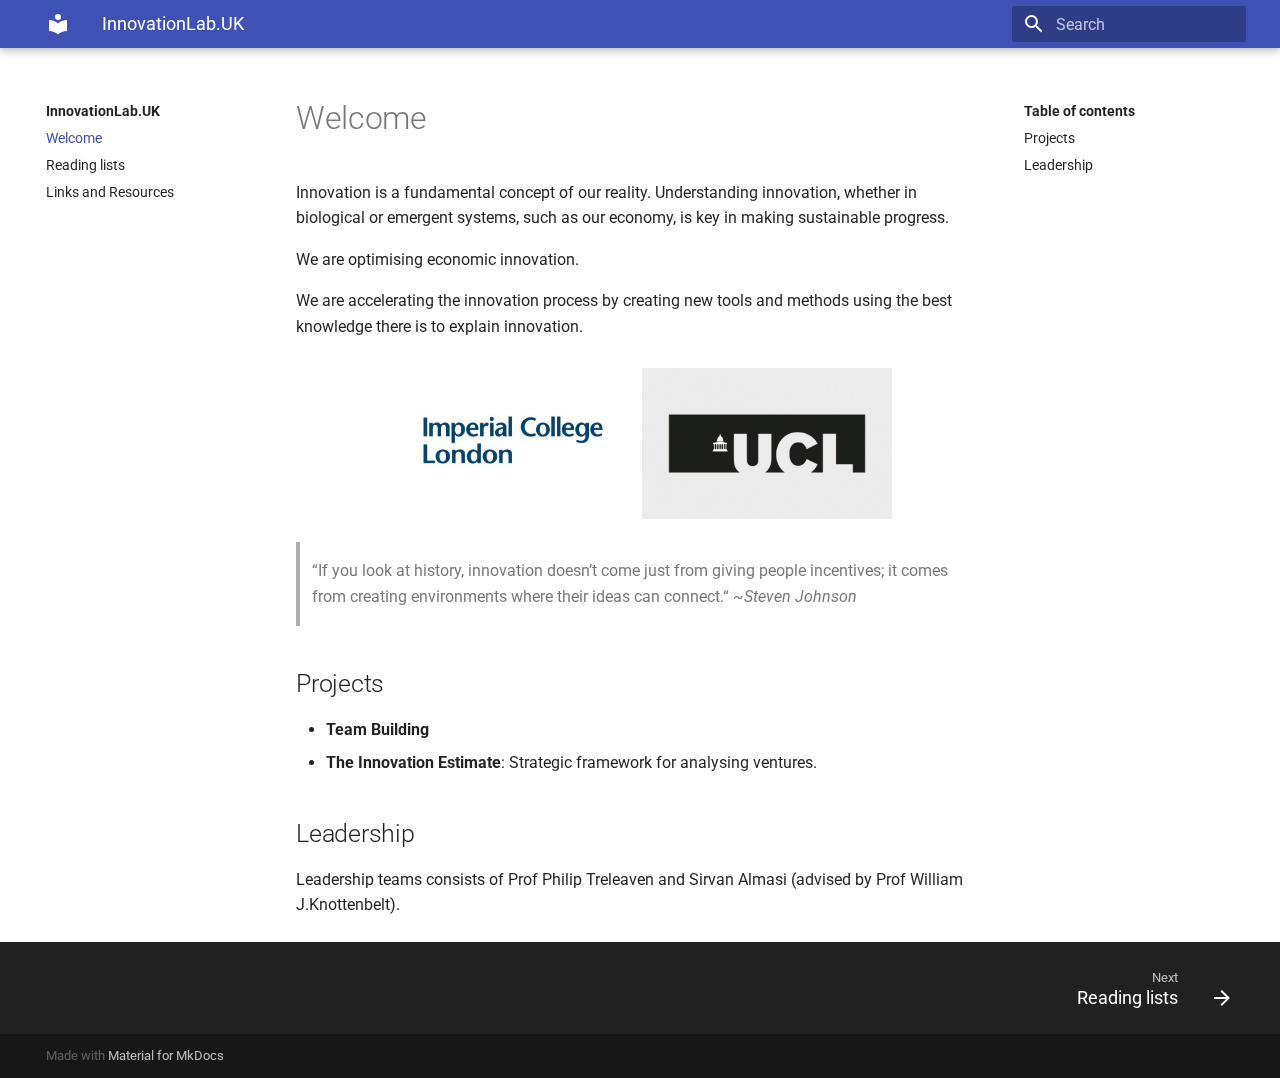
==== commit 6ece7c21: "Updated few pages" ====
--- a/index.html
+++ b/index.html
@@ -35,6 +35,8 @@
       
     
     
+    
+      <link rel="stylesheet" href="css/style.css">
     
     
       
@@ -225,6 +227,36 @@
   
 
     
+      
+      
+      
+
+  
+  
+  
+    <li class="md-nav__item">
+      <a href="reading/" class="md-nav__link">
+        Reading lists
+      </a>
+    </li>
+  
+
+    
+      
+      
+      
+
+  
+  
+  
+    <li class="md-nav__item">
+      <a href="resources/" class="md-nav__link">
+        Links and Resources
+      </a>
+    </li>
+  
+
+    
   </ul>
 </nav>
                   </div>
@@ -284,6 +316,9 @@
 <img src="img/icl_logo.jpeg" width="250" alt="Imperial College London Logo" />
 <img src="img/ucl_logo.gif" width="250" alt="University College London Logo" />
 </center></p>
+<blockquote>
+<p>“If you look at history, innovation doesn’t come just from giving people incentives; it comes from creating environments where their ideas can connect.“ <em>~Steven Johnson</em></p>
+</blockquote>
 <h2 id="projects">Projects</h2>
 <ul>
 <li><strong>Team Building</strong></li>
@@ -306,8 +341,34 @@
         
 <footer class="md-footer">
   
+    <nav class="md-footer__inner md-grid" aria-label="Footer">
+      
+      
+        <a href="reading/" class="md-footer__link md-footer__link--next" rel="next">
+          <div class="md-footer__title">
+            <div class="md-ellipsis">
+              <span class="md-footer__direction">
+                Next
+              </span>
+              Reading lists
+            </div>
+          </div>
+          <div class="md-footer__button md-icon">
+            <svg xmlns="http://www.w3.org/2000/svg" viewBox="0 0 24 24"><path d="M4 11v2h12l-5.5 5.5 1.42 1.42L19.84 12l-7.92-7.92L10.5 5.5 16 11H4z"/></svg>
+          </div>
+        </a>
+      
+    </nav>
+  
   <div class="md-footer-meta md-typeset">
     <div class="md-footer-meta__inner md-grid">
+      <div class="md-footer-copyright">
+        
+        Made with
+        <a href="https://squidfunk.github.io/mkdocs-material/" target="_blank" rel="noopener">
+          Material for MkDocs
+        </a>
+      </div>
       
     </div>
   </div>
--- a/css/style.css
+++ b/css/style.css
@@ -0,0 +1,11 @@
+body {
+    background:#fff!important;
+}
+#article {
+    text-align: justify !important;
+    line-height: 1.3em!important;
+    color:#000!important;
+    font-family: Cambria, "Linotype Palatino", Palatino, "Book Antiqua",
+		"Times New Roman", Times, serif !important;
+    font-size: 16px; 
+}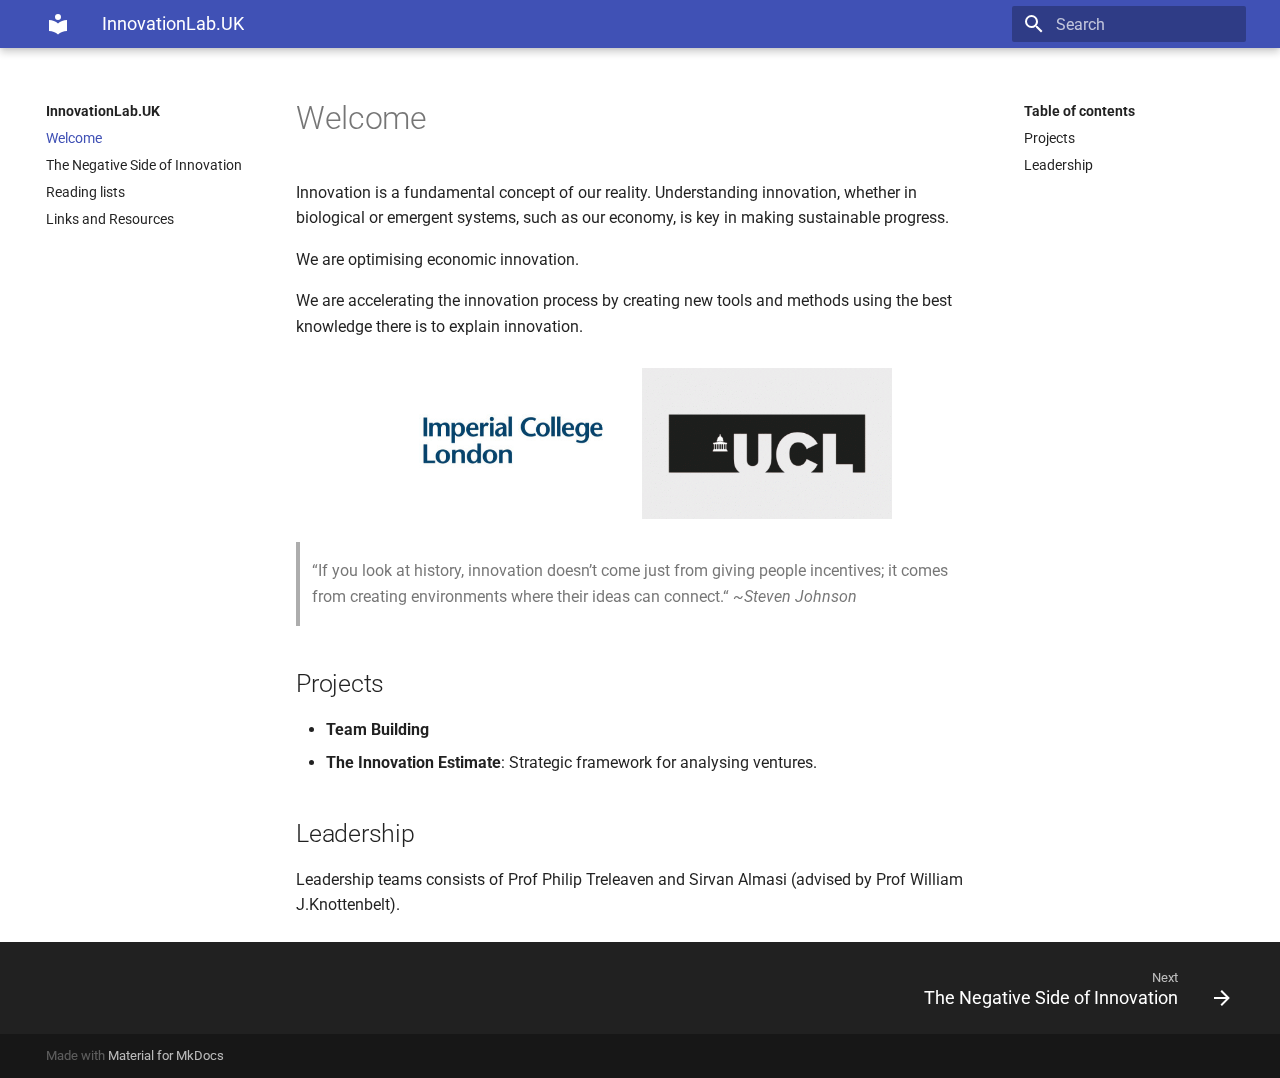
==== commit a4d1eaca: "Build" ====
--- a/index.html
+++ b/index.html
@@ -235,6 +235,21 @@
   
   
     <li class="md-nav__item">
+      <a href="negative/" class="md-nav__link">
+        The Negative Side of Innovation
+      </a>
+    </li>
+  
+
+    
+      
+      
+      
+
+  
+  
+  
+    <li class="md-nav__item">
       <a href="reading/" class="md-nav__link">
         Reading lists
       </a>
@@ -344,13 +359,13 @@
     <nav class="md-footer__inner md-grid" aria-label="Footer">
       
       
-        <a href="reading/" class="md-footer__link md-footer__link--next" rel="next">
+        <a href="negative/" class="md-footer__link md-footer__link--next" rel="next">
           <div class="md-footer__title">
             <div class="md-ellipsis">
               <span class="md-footer__direction">
                 Next
               </span>
-              Reading lists
+              The Negative Side of Innovation
             </div>
           </div>
           <div class="md-footer__button md-icon">
